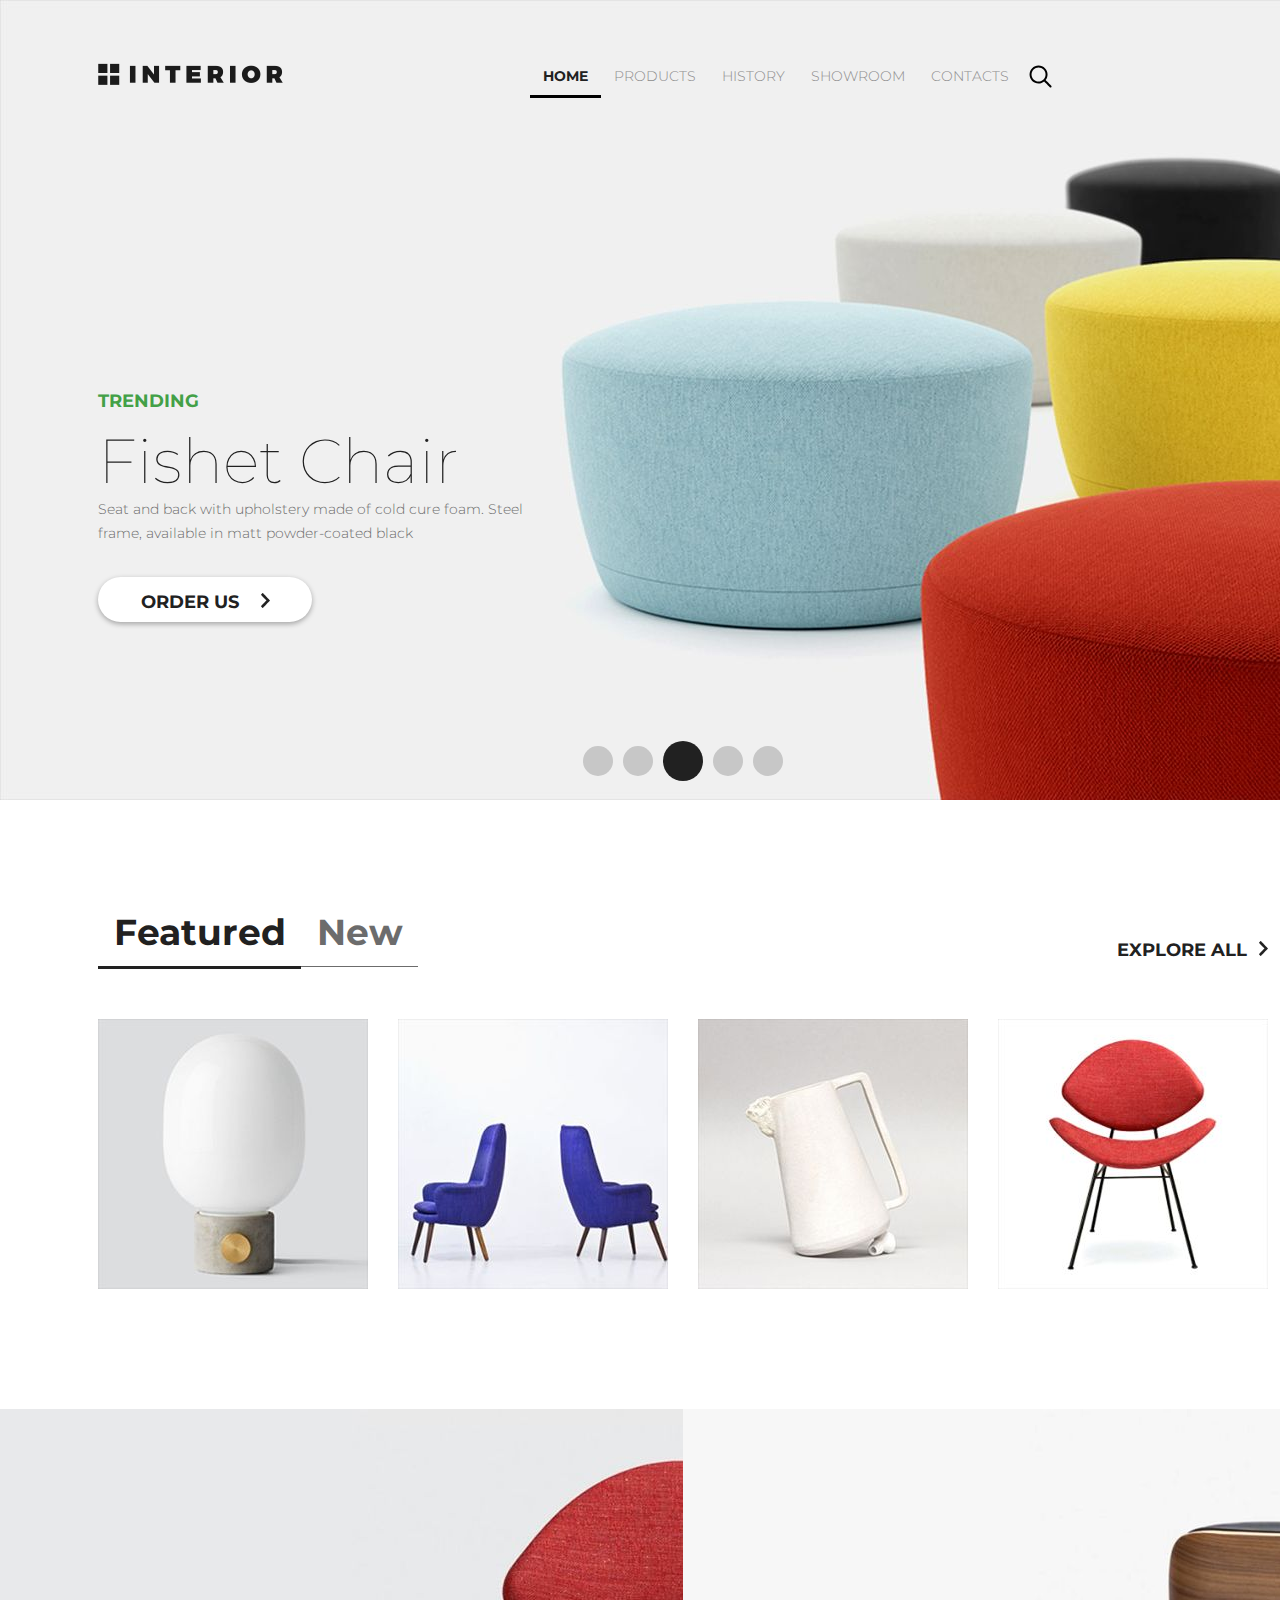
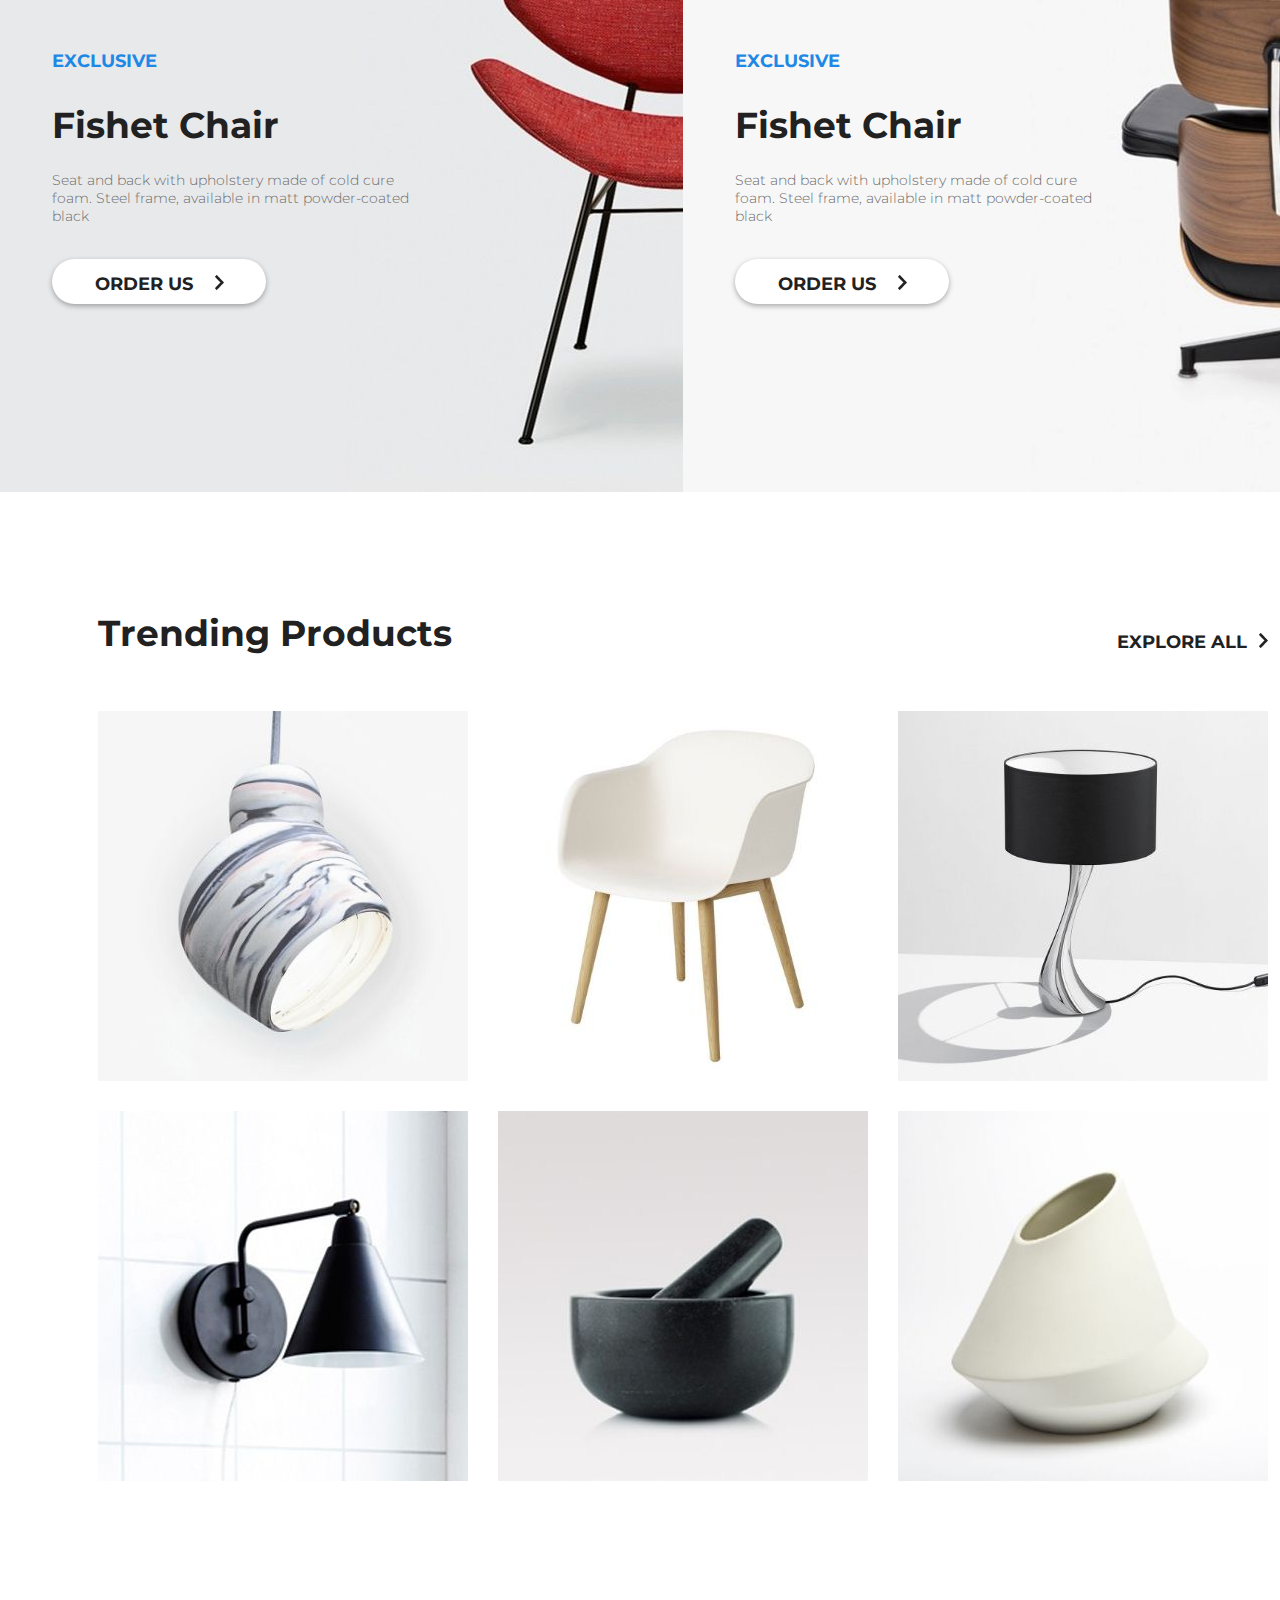
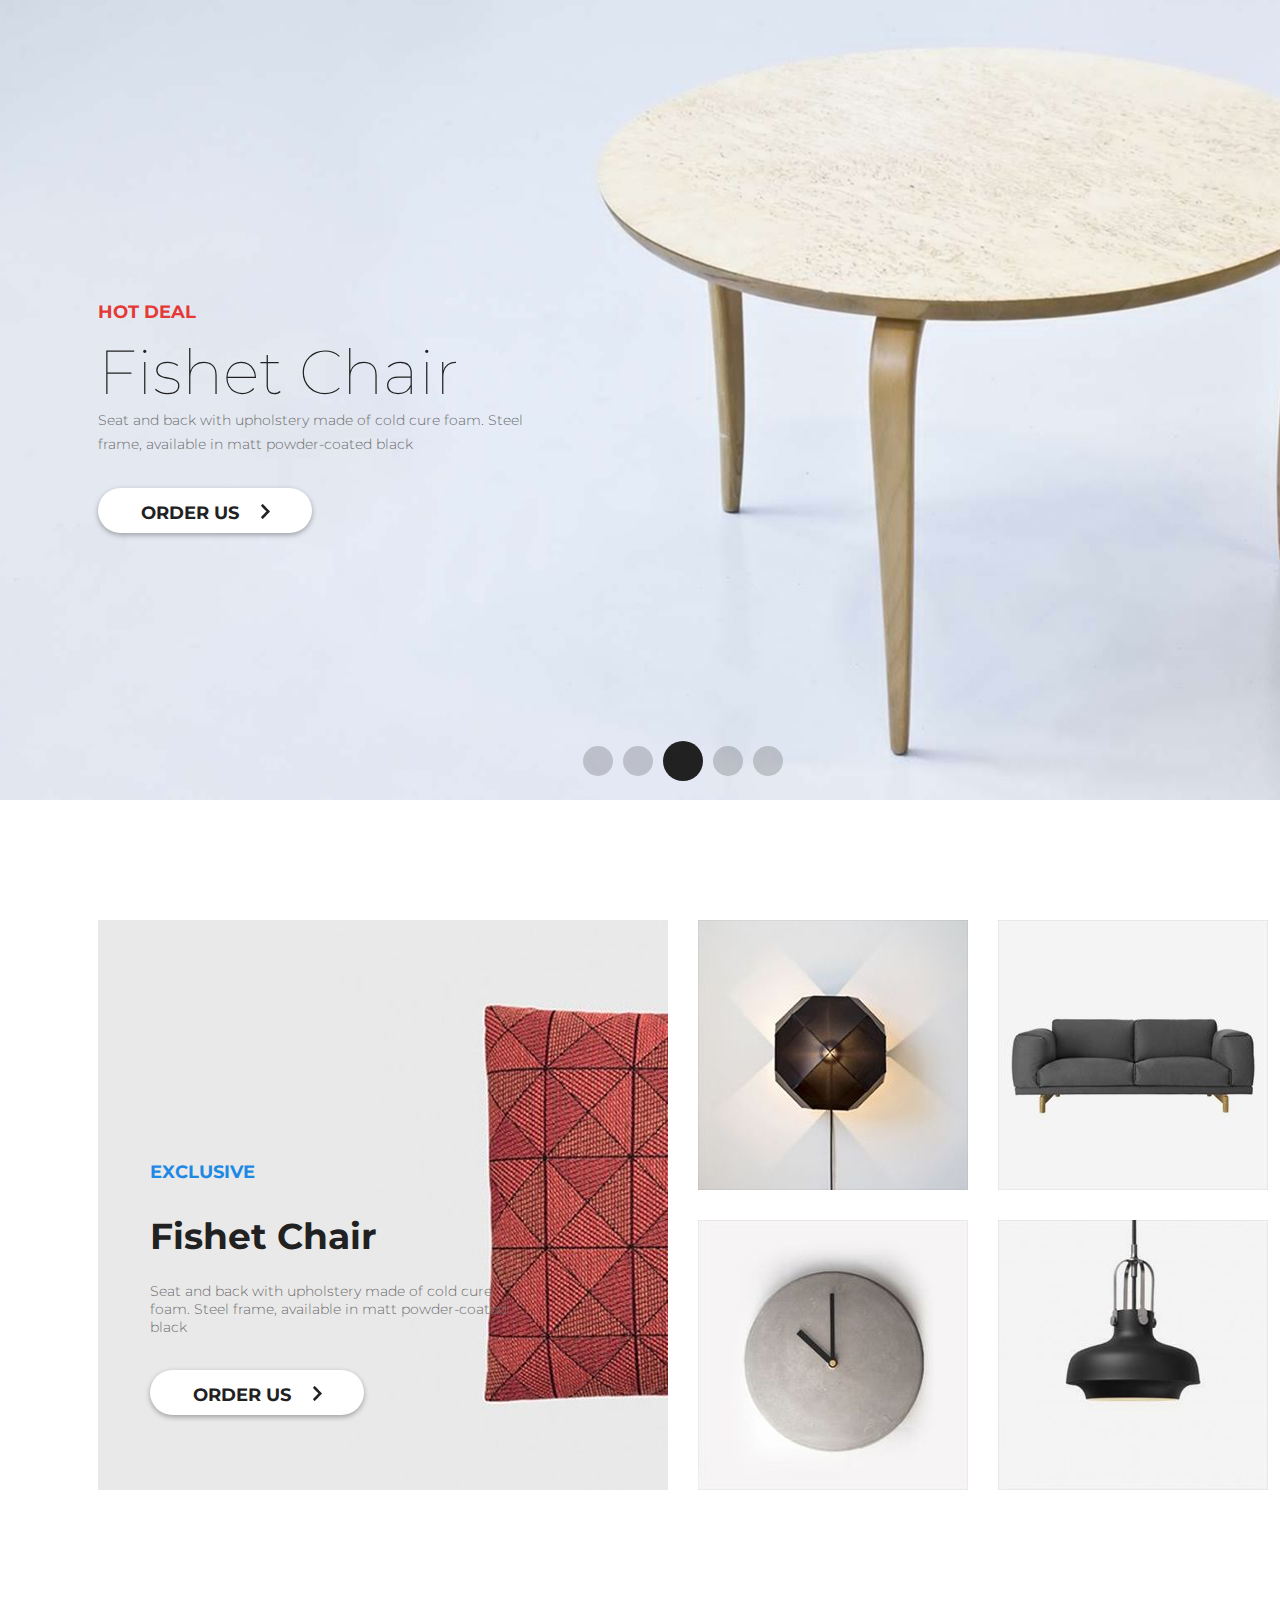
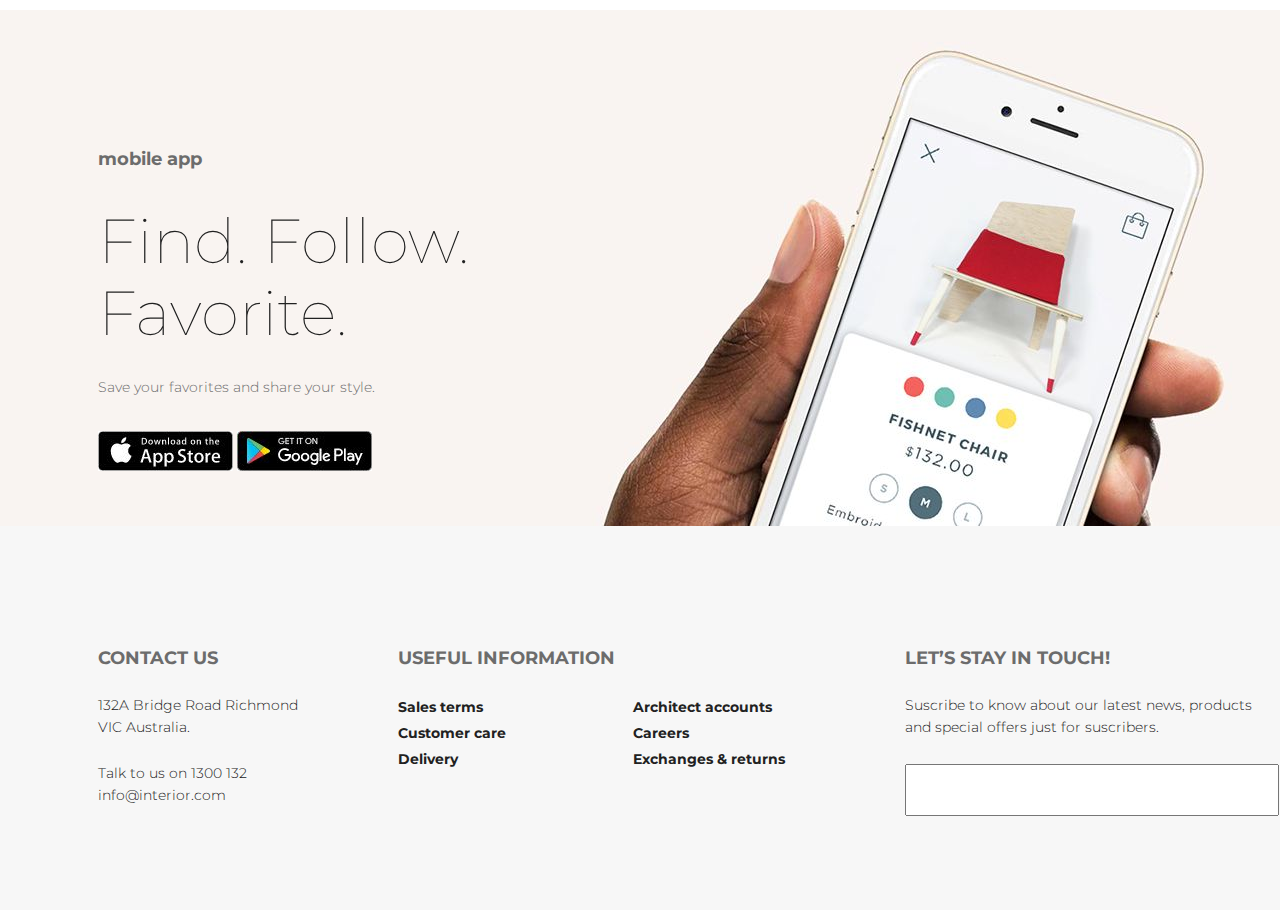
==== index.html @ 7fe04bff "continue footer" ====
<!DOCTYPE html>
<html lang="en">

<head>
    <meta charset="UTF-8">
    <title>ТвойБорд</title>
    <link rel="stylesheet" href="style.css">
    <link href="https://fonts.googleapis.com/css?family=Montserrat:100,300,400,700" rel="stylesheet">
</head>

<body>
    <div class="container">
        <div class="slider padding-site">
            <div class="header">
                <a href="#" class="logo"><img src="img/logo.png" alt="logo"></a>
                <ul class="menu">
                    <li><a href="#" class="active-link">HOME</a></li>
                    <li><a href="#">PRODUCTS</a></li>
                    <li><a href="#">HISTORY</a></li>
                    <li><a href="#">SHOWROOM</a></li>
                    <li><a href="#">CONTACTS</a></li>
                    <li><input class="search-bar" type="text" name="search"></li>
                </ul>
            </div>
            <div class="slider-text">
                <h3>TRENDING</h3>
                <h2>Fishet Chair</h2>
                <p>Seat and back with upholstery made of cold cure foam. Steel frame, available in matt powder-coated black</p>
                <a href="#" class="order-link">ORDER US<img src="img/arrow.svg" alt="arrow"> </a>
            </div>
            <div class="paggination">
                <a href="#" class="circle"></a>
                <a href="#" class="circle"></a>
                <a href="#" class="circle active-circle"></a>
                <a href="#" class="circle"></a>
                <a href="#" class="circle"></a>
            </div>
        </div>


        <div class="content padding-site">
            <ul class="sort">
                <li><a href="#" class="active-sort">Featured</a></li>
                <li><a href="#">New</a></li>
            </ul>
            <a href="#" class="explore">explore all<img src="img/arrow.svg" alt="arrow"></a>
            <div class="shop-case">
                <div class="item">
                    <img class="product-image" src="img/products/product-1.jpg" alt="product image">
                    <div class="middle">
                        <a href="#" class="order-link small-order-link"><img src="img/arrow.svg" alt="arrow"></a>
                        <h3>Fishnet Chair</h3>
                        <p>Seat and back with upholstery made of cold cure foam</p>
                    </div>
                </div>
                <div class="item">
                    <img class="product-image" src="img/products/product-2.jpg" alt="product image">
                    <div class="middle">
                        <a href="#" class="order-link small-order-link"><img src="img/arrow.svg" alt="arrow"></a>
                        <h3>Fishnet Chair</h3>
                        <p>Seat and back with upholstery made of cold cure foam</p>
                    </div>
                </div>
                <div class="item">
                    <img class="product-image" src="img/products/product-3.jpg" alt="product image">
                    <div class="middle">
                        <a href="#" class="order-link small-order-link"><img src="img/arrow.svg" alt="arrow"></a>
                        <h3>Fishnet Chair</h3>
                        <p>Seat and back with upholstery made of cold cure foam</p>
                    </div>
                </div>
                <div class="item">
                    <img class="product-image" src="img/products/product-4.jpg" alt="product image">
                    <div class="middle">
                        <a href="#" class="order-link small-order-link"><img src="img/arrow.svg" alt="arrow"></a>
                        <h3>Fishnet Chair</h3>
                        <p>Seat and back with upholstery made of cold cure foam</p>
                    </div>
                </div>
            </div>
        </div>
        <div class="promo">
            <div class="promo-product promo1">
                <h3>exclusive</h3>
                <h2>Fishet Chair</h2>
                <p>Seat and back with upholstery made of cold cure foam. Steel frame, available in matt powder-coated black</p>
                <a href="#" class="order-link">ORDER US<img src="img/arrow.svg" alt="arrow"> </a>
            </div>
            <div class="promo-product promo2">
                <h3>exclusive</h3>
                <h2>Fishet Chair</h2>
                <p>Seat and back with upholstery made of cold cure foam. Steel frame, available in matt powder-coated black</p>
                <a href="#" class="order-link">ORDER US<img src="img/arrow.svg" alt="arrow"> </a>
            </div>
        </div>
        <div class="trends padding-site">
            <div class="shop-case">
                <h2>Trending Products</h2>
                <a href="#" class="explore">explore all<img src="img/arrow.svg" alt="arrow"></a>
                <div class="item">
                    <img class="product-image" src="img/trends/trend-1.jpg" alt="product-image">
                    <div class="middle">
                        <a href="#" class="order-link small-order-link"><img src="img/arrow.svg" alt="arrow"></a>
                        <h2>Fishet Chair</h2>
                        <p>Seat and back with upholstery made of cold cure foam. Steel frame, available in matt powder-coated black</p>
                    </div>
                </div>
                <div class="item">
                    <img class="product-image" src="img/trends/trend-2.jpg" alt="product-image">
                    <div class="middle">
                        <a href="#" class="order-link small-order-link"><img src="img/arrow.svg" alt="arrow"></a>
                        <h2>Fishet Chair</h2>
                        <p>Seat and back with upholstery made of cold cure foam. Steel frame, available in matt powder-coated black</p>
                    </div>
                </div>
                <div class="item">
                    <img class="product-image" src="img/trends/trend-3.jpg" alt="product-image">
                    <div class="middle">
                        <a href="#" class="order-link small-order-link"><img src="img/arrow.svg" alt="arrow"></a>
                        <h2>Fishet Chair</h2>
                        <p>Seat and back with upholstery made of cold cure foam. Steel frame, available in matt powder-coated black</p>
                    </div>
                </div>
                <div class="item">
                    <img class="product-image" src="img/trends/trend-4.jpg" alt="product-image">
                    <div class="middle">
                        <a href="#" class="order-link small-order-link"><img src="img/arrow.svg" alt="arrow"></a>
                        <h2>Fishet Chair</h2>
                        <p>Seat and back with upholstery made of cold cure foam. Steel frame, available in matt powder-coated black</p>
                    </div>
                </div>
                <div class="item">
                    <img class="product-image" src="img/trends/trend-5.jpg" alt="product-image">
                    <div class="middle">
                        <a href="#" class="order-link small-order-link"><img src="img/arrow.svg" alt="arrow"></a>
                        <h2>Fishet Chair</h2>
                        <p>Seat and back with upholstery made of cold cure foam. Steel frame, available in matt powder-coated black</p>
                    </div>
                </div>
                <div class="item">
                    <img class="product-image" src="img/trends/trend-6.jpg" alt="product-image">
                    <div class="middle">
                        <a href="" class="order-link small-order-link"><img src="img/arrow.svg" alt="arrow"></a>
                        <h2>Fishet Chair</h2>
                        <p>Seat and back with upholstery made of cold cure foam. Steel frame, available in matt powder-coated black</p>
                    </div>
                </div>
            </div>
        </div>
        <div class="slider slider2 padding-site">
            <div class="slider-text">
                <h3>HOT DEAL</h3>
                <h2>Fishet Chair</h2>
                <p>Seat and back with upholstery made of cold cure foam. Steel frame, available in matt powder-coated black</p>
                <a href="#" class="order-link">ORDER US<img src="img/arrow.svg" alt="arrow"> </a>
            </div>
            <div class="paggination">
                <a href="#" class="circle"></a>
                <a href="#" class="circle"></a>
                <a href="#" class="circle active-circle"></a>
                <a href="#" class="circle"></a>
                <a href="#" class="circle"></a>
            </div>
        </div>
        <div class="exclusive padding-site">
            <div class="promo-product">
                <h3>exclusive</h3>
                <h2>Fishet Chair</h2>
                <p>Seat and back with upholstery made of cold cure foam. Steel frame, available in matt powder-coated black</p>
                <a href="#" class="order-link">ORDER US<img src="img/arrow.svg" alt="arrow"> </a>
            </div>
            <div class="shop-case">
                <div class="item"><img src="img/exclusive/exclusive-1.jpg" alt="product-image" class="product-image">
                    <div class="middle">
                        <a href="#" class="order-link small-order-link"><img src="img/arrow.svg" alt="arrow"></a>
                        <h3>Fishnet Chair</h3>
                        <p>Seat and back with upholstery made of cold cure foam</p>
                    </div>
                </div>
                <div class="item"><img src="img/exclusive/exclusive-2.jpg" alt="product-image" class="product-image">
                    <div class="middle">
                        <a href="#" class="order-link small-order-link"><img src="img/arrow.svg" alt="arrow"></a>
                        <h3>Fishnet Chair</h3>
                        <p>Seat and back with upholstery made of cold cure foam</p>
                    </div>
                </div>
                <div class="item"><img src="img/exclusive/exclusive-3.jpg" alt="product-image" class="product-image">
                    <div class="middle">
                        <a href="#" class="order-link small-order-link"><img src="img/arrow.svg" alt="arrow"></a>
                        <h3>Fishnet Chair</h3>
                        <p>Seat and back with upholstery made of cold cure foam</p>
                    </div>
                </div>
                <div class="item"><img src="img/exclusive/exclusive-4.jpg" alt="product-image" class="product-image">
                    <div class="middle">
                        <a href="#" class="order-link small-order-link"><img src="img/arrow.svg" alt="arrow"></a>
                        <h3>Fishnet Chair</h3>
                        <p>Seat and back with upholstery made of cold cure foam</p>
                    </div>
                </div>
            </div>

        </div>
        <div class="app padding-site">
            <div class="slider-text">
                <h3>mobile app</h3>
                <h2>Find. Follow. Favorite.</h2>
                <p>Save your favorites and share your style.</p>
                <a href="#"><img src="img/app-store.jpg" alt="app-store-link"></a>
                <a href="#"><img src="img/google-play.jpg" alt="google-store-link"></a>
            </div>
        </div>
        <div class="footer padding-site">
            <div class="contact">
                <h3>Contact Us</h3>
                <p>132A Bridge Road Richmond VIC Australia.</p>
                <p>Talk to us on 1300 132 info@interior.com</p>
            </div>
            <div class="useful-info">
                <h3>Useful Information</h3>
                <div class="block">
                    <div class="block-1">
                        
                        <a href="#">Sales terms</a>
                        <a href="#">Customer care</a>
                        <a href="#">Delivery</a>
                    </div>
                    <div class="block-2">
                        <a href="#">Architect accounts</a>
                        <a href="#">Careers</a>
                        <a href="#">Exchanges &amp; returns</a>
                    </div>
                </div>


            </div>
            <div class="subs">
                <h3>Let’s Stay in Touch!</h3>
                <p>Suscribe to know about our latest news, products and special offers just for suscribers.</p>
                <input type="email">
            </div>
          </div>
    </div>
</body>

</html>
---- style.css ----
* {
    margin: 0;
    padding: 0;

}

body {
    font-family: 'Montserrat', sans-serif;
    background-color: white;
}

a {
    text-decoration: none;
}

.container {
    width: 1366px;
    margin: 0 auto;
}

.slider {
    position: relative;
    height: 800px;
    background-image: url(img/slider.jpg)
}

.padding-site {
    padding-left: 98px;
    padding-right: 98px;
}

.header {
    display: flex;
    justify-content: space-between
}

.logo {
    margin-top: 63px;
}

.menu {
    display: flex;
    margin-top: 57px;
    position: absolute;
    left: 530px;

}

.menu li {
    list-style-type: none;
}

.menu a {
    color: #8c8c8c;
    font-size: 14px;
    font-weight: 300;
    display: block;
    padding: 10px 13px;
    transition: all 0.2s;
}

.menu a:hover {
    color: #8c8c8c;
    border-bottom: 3px solid #8c8c8c;

}

.menu .active-link {
    color: #212121 !important;
    font-weight: 700;
    border-bottom: 3px solid black !important;
}

.menu .search-bar {
    background-image: url('img/search.svg');
    width: 25px;
    height: 38px;
    border: 2px solid transparent;
    background-color: #f0f0f0;
    background-position: 5px 6px;
    background-repeat: no-repeat;
    transition: 0.5s;
    padding-left: 35px;
    outline: none;
}

.menu .search-bar:hover,
.search-bar:focus {
    width: 100%;
    border: 2px solid #ccc;
    border-radius: 4px;
}

.slider-text {
    margin-top: 288px;
    position: absolute;
}

.slider-text h3 {
    color: #43a047;
    font-size: 18px;
    font-weight: 700;
    line-height: 48px;
    text-align: left;
}

.slider-text h2 {
    color: #212121;
    font-size: 62px;
    font-weight: 100;
    line-height: 72px;
    text-align: left;
}

.slider-text p {
    width: 458px;
    font-family: Montserrat;
    color: #6c6c6c;
    font-size: 14px;
    font-weight: 300;
    line-height: 24px;
    text-align: left;
    margin-bottom: 32px;
}

.order-link {
    font-family: Montserrat;
    color: #212121;
    font-size: 18px;
    font-weight: 700;
    text-align: center;
    background-color: #ffffff;
    box-shadow: 0px 2px 4.85px 0.15px rgba(33, 33, 33, 0.35);
    width: 181px;
    height: 45px;
    line-height: 45px;
    display: block;
    border-radius: 22.5px;
    transition: 0.5s;
    padding-left: 16.5px;
    padding-right: 16.5px;
}

.order-link img {
    width: 9px;
    padding-left: 22px;
    padding-top: 16px;
}

.order-link:hover {
    background-color: #85aeb8;
    color: aliceblue;

}

.paggination {
    position: absolute;
    display: flex;
    justify-content: center;
    width: 1170px;
    bottom: 19px;
    align-items: center;
}

.circle {
    display: block;
    background-color: rgba(33, 33, 33, 0.2);
    width: 30px;
    height: 30px;
    border-radius: 50%;
    margin-left: 5px;
    margin-right: 5px;
    transition: 0.5s;
}

.circle:hover {
    background-color: #212121;

}

.active-circle {
    background-color: #212121;
    width: 40px;
    height: 40px;
}


.content {
    height: 609px;
    position: relative;
}


.sort {
    display: flex;
    position: absolute;
    top: 99px;
}

.sort li {
    list-style-type: none;
}

.sort a {
    color: #6c6c6c;
    font-size: 36px;
    font-weight: 700;
    text-align: left;
    padding: 21px 15.5px;
    border-bottom: 1px solid #6c6c6c;
    display: block;
    line-height: 25px;

}

.sort .active-sort {
    color: #212121 !important;
    font-size: 36px;
    font-weight: 700;
    border-bottom: 3px solid #212121 !important;
    text-align: left;
}

.sort a:hover {
    border-bottom: 3px solid #6c6c6c;
    transition: all 0.2s;
}

.explore {
    display: block;
    color: #212121;
    font-size: 18px;
    font-weight: 700;
    line-height: 24px;
    text-align: center;
    text-transform: uppercase;
    position: absolute;
    top: 138px;
    right: 98px;
}

.explore img {
    width: 9px;
    padding-left: 12px;
}

.shop-case {
    display: flex;
    justify-content: space-between;
    flex-wrap: wrap;
}

.shop-case img {
    transition: all 0.5s;
    opacity: 1;
    backface-visibility: hidden;
}

.item {
    width: 270px;
    height: 270px;
    top: 219px;
    transition: all 0.5s;
    display: flex;
    position: relative;
    margin-bottom: 30px;
}

.item:hover {
    box-shadow: 0 4px 8px 0 rgba(0, 0, 0, 0.2), 0 6px 20px 0 rgba(0, 0, 0, 0.19);
}

.item:hover .product-image {
    opacity: 0.3;
}

.item:hover .middle {
    opacity: 1;
}


.middle {
    transition: all 0.5s;
    opacity: 0;
    text-align: center;
    display: flex;
    position: absolute;
    width: 100%;
    height: 100%;
    display: flex;
    transition: all 0.5s;
}

.middle img {
    width: 12px;
    height: 20px;
    padding: 14px 18px;

}



.middle h3 {
    color: #212121;
    font-size: 21.91px;
    font-weight: 700;
    padding-left: 58px;
    padding-right: 58px;
    top: 129px;
    display: block;
    position: absolute;
}

.middle p {
    color: #6c6c6c;
    font-size: 13.94px;
    font-weight: 300;
    padding-left: 30px;
    padding-right: 30px;
    top: 169px;
    display: block;
    position: absolute;
}

.small-order-link {
    width: 48px;
    height: 48px;
    line-height: 48px;
    margin-left: 111px;
    margin-top: 62px;
    padding: 0;
    opacity: 1;
}

.promo {
    display: flex;
    height: 683px;
}

.promo1 {
    background-image: url(img/promo/promo-1.jpg);
}

.promo2 {
    background-image: url(img/promo/promo-2.jpg);
}

.promo-product {
    padding-left: 52px;
    padding-right: 52px;
    width: 683px;
    padding-top: 228px;

}

.promo-product h3 {
    padding-bottom: 18px;
    color: #1e88e5;
    color: #1e88e5;
    font-size: 18px;
    font-weight: 700;
    line-height: 48px;
    text-transform: uppercase;
    text-align: left;
}

.promo-product h2 {
    padding-bottom: 24px;
    color: #212121;
    font-size: 36px;
    font-weight: 700;
    text-align: left;
}

.promo-product p {
    padding-bottom: 34px;
    color: #6c6c6c;
    font-size: 13.99px;
    font-weight: 300;
    text-align: left;
    width: 374px;
}

.trends {
    height: 1108px;
    position: relative;


}

.trends .small-order-link {
    margin-left: 161px;
    margin-top: 85px;
}

.trends h2 {
    color: #212121;
    font-size: 36px;
    font-weight: 700;
    text-align: left;
    height: 35px;
    position: absolute;
    top: 119px;
    padding-bottom: 64px;
}

.trends .item {
    width: 370px;
    height: 370px;
}


.trends .item h2 {
    top: 170px;
    padding-left: 71px;
    padding-right: 71px;
}

.trends .item p {
    top: 250px;
}


.slider2 {
    background-image: url(img/slider-2.jpg)
}

.slider2 h3 {
    font-family: Montserrat;
    color: #e53935;
    font-size: 18px;
    font-weight: 700;
    line-height: 48px;
    text-align: left;
}

.exclusive {
    height: 810px;
    position: relative;
    display: flex;
}


.exclusive .promo-product {
    background-image: url(img/promo/promo-3.jpg);
    background-repeat: no-repeat;
    width: 570px;
    height: 570px;
    position: absolute;
    top: 120px;
}

.exclusive .shop-case {
    width: 570px;
    height: 570px;
    position: relative;
    top: 120px;
    left: 600px;


}

.exclusive .item {
    display: flex;
    top: 0;
}


.app {
    height: 516px;
    position: relative;
    background-image: url(img/back.jpg)
}

.app .slider-text {
    margin-top: 125px;
}

.app h3 {
    color: #6c6c6c;
    font-size: 18px;
    font-weight: 700;
    text-align: left;
    margin-bottom: 22px;
}

.app h2 {
    width: 407px;
    margin-bottom: 26px;
}

.app p {
    font-size: 14px;
}

.app a:hover img {
    box-shadow: 0 4px 8px 0 rgba(0, 0, 0, 0.2), 0 6px 20px 0 rgba(0, 0, 0, 0.19);
}

.footer {
    height: 264px;
    position: relative;
    background-color: #f7f7f7;
    display: flex;
    padding-top: 120px;
}

.footer h3 {
    padding-bottom: 24px;
    color: #6c6c6c;
    font-size: 18px;
    font-weight: 700;
    line-height: 24px;
    text-align: left;
    text-transform: uppercase;
}

.footer p {
    color: #212121;
    font-size: 14px;
    font-weight: 300;
    line-height: 22px;
    text-align: left;
}

.contact {
    width: 220px;
    margin-right: 80px;
}

.contact p {
    padding-bottom: 24px;

}

.useful-info {
    width: 420px;
    margin-right: 87px;

}

.useful-info a {
    color: #212121;
    font-size: 14px;
    font-weight: 700;
    line-height: 26px;
    text-align: left;
}

.useful-info .block {
    display: flex;
    
}

.block-1 a {
    margin-right: 103px;
    display: block;
    width: 132px;
}

.block-2 a {
    display: block;
    width: 187px;
    
}

.subs {
    width: 358px;
}

.subs p {
    margin-bottom: 26px;
}

.subs input {
    width: 370px;
    height: 48px;
}
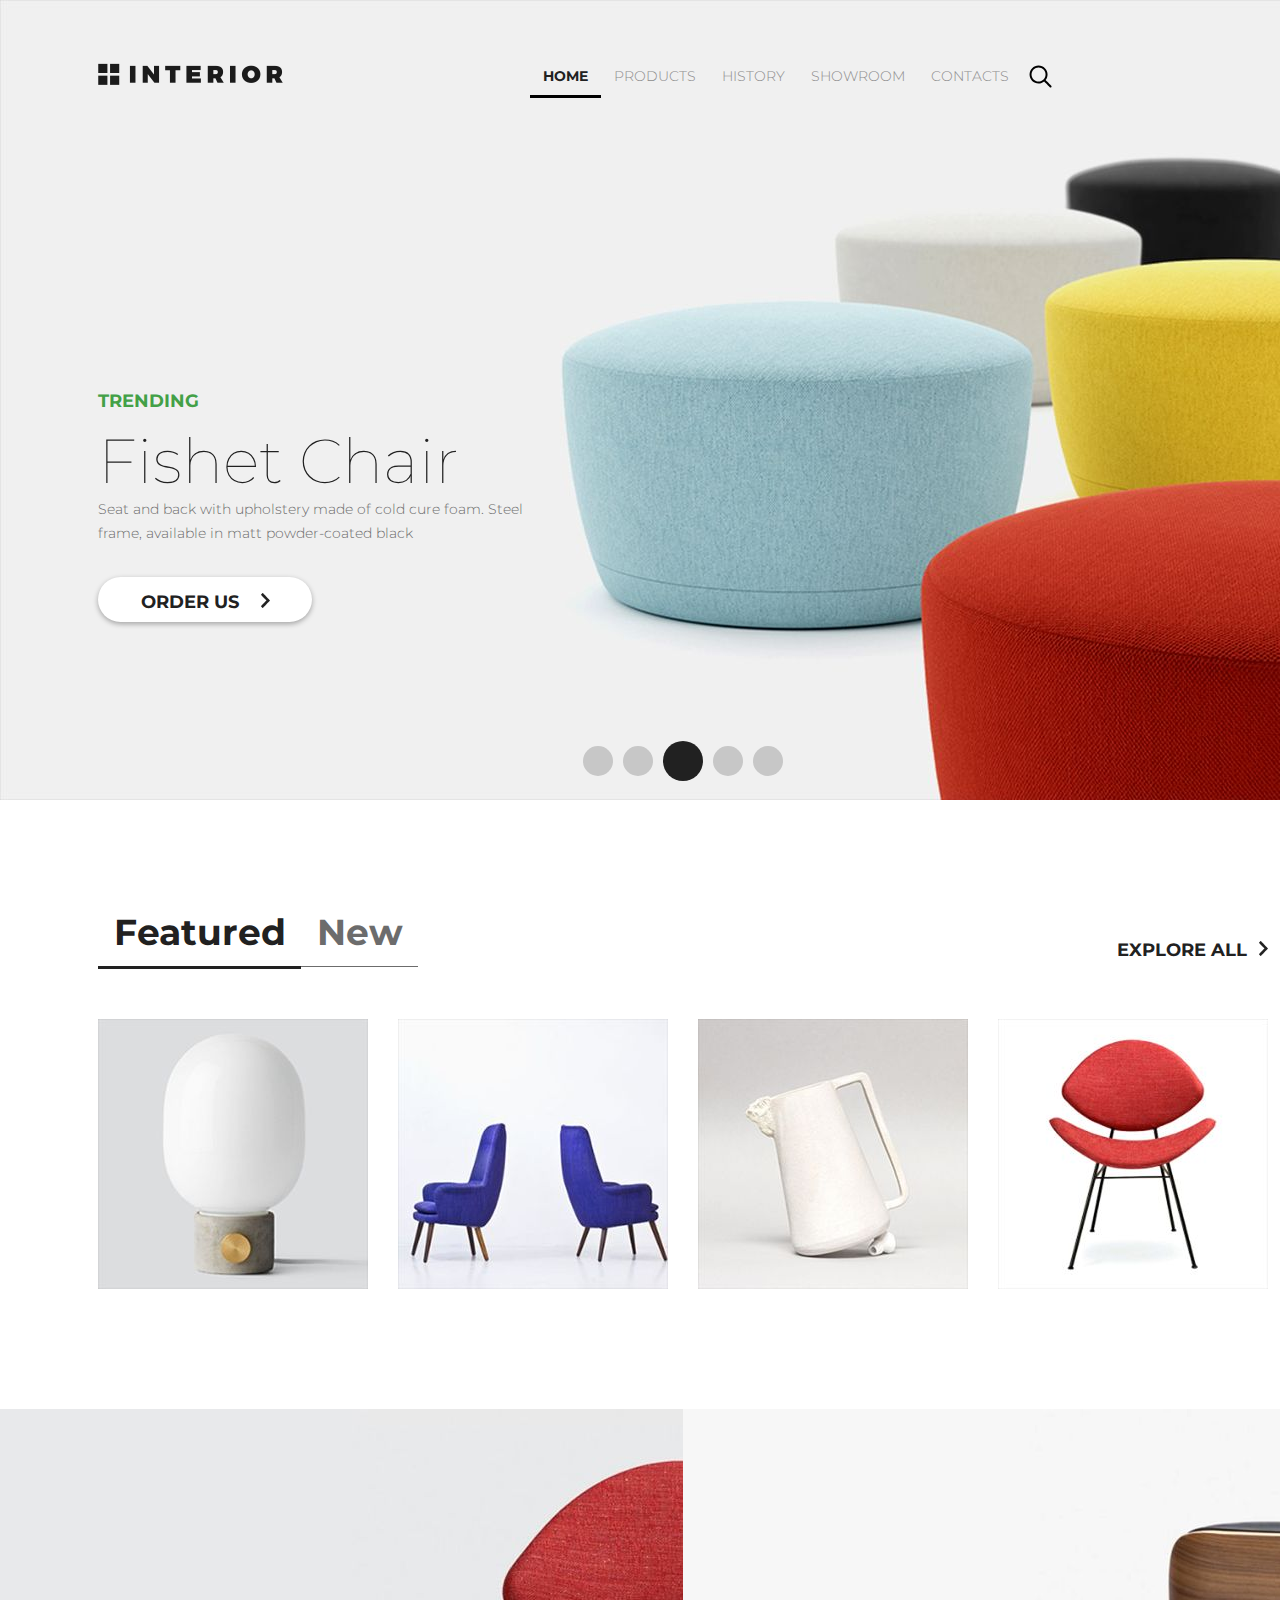
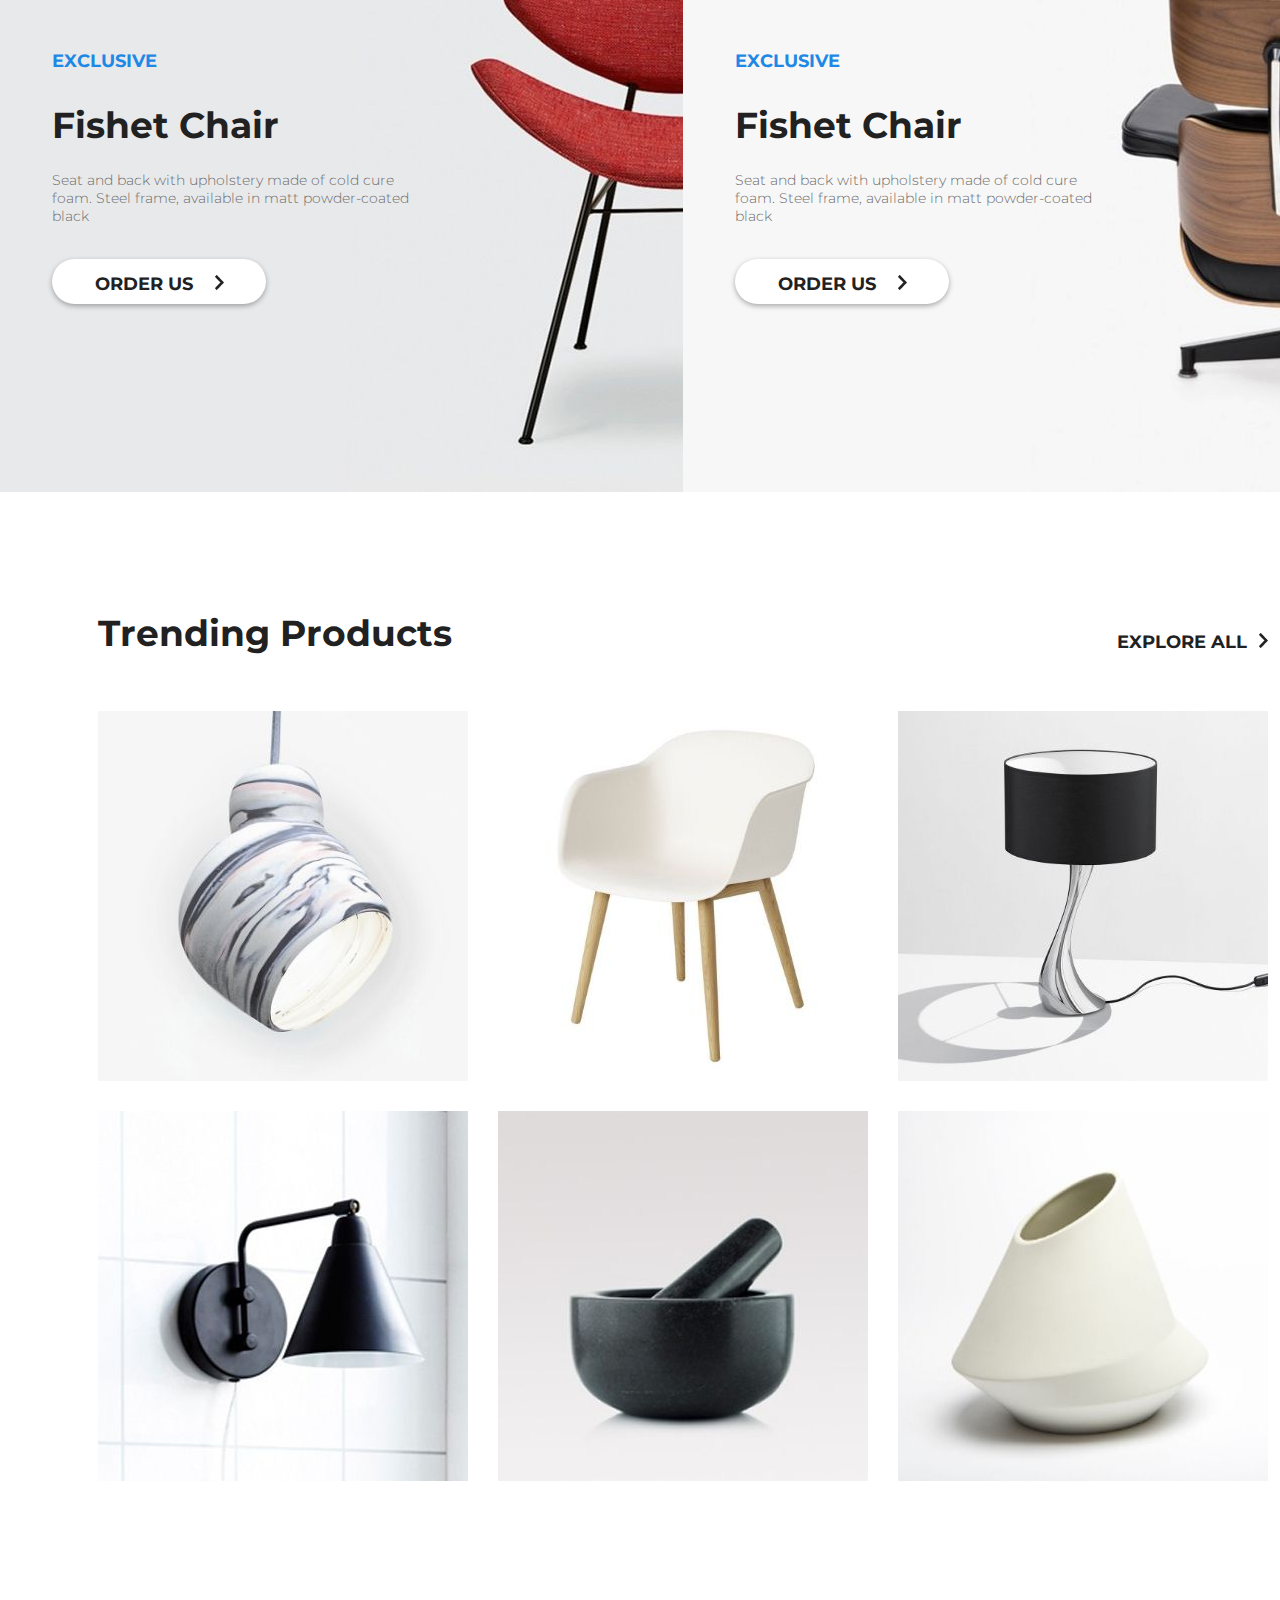
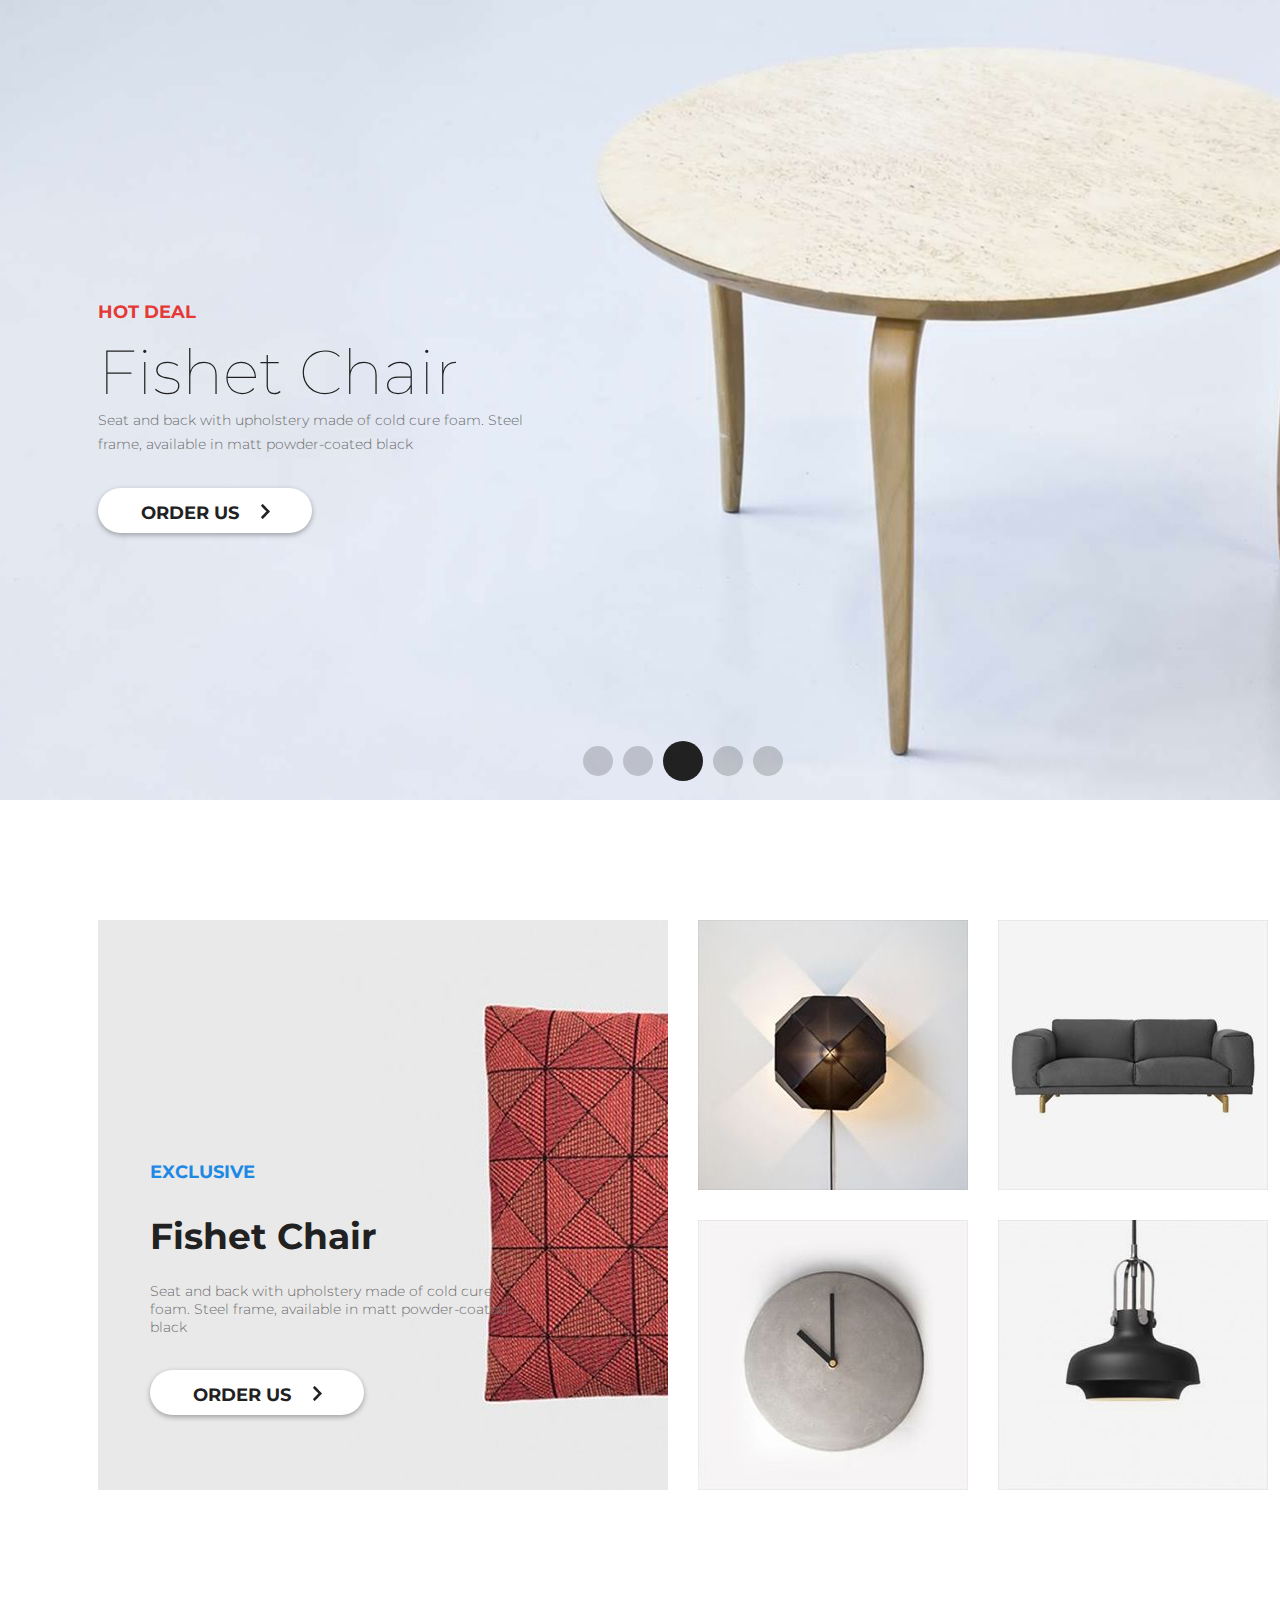
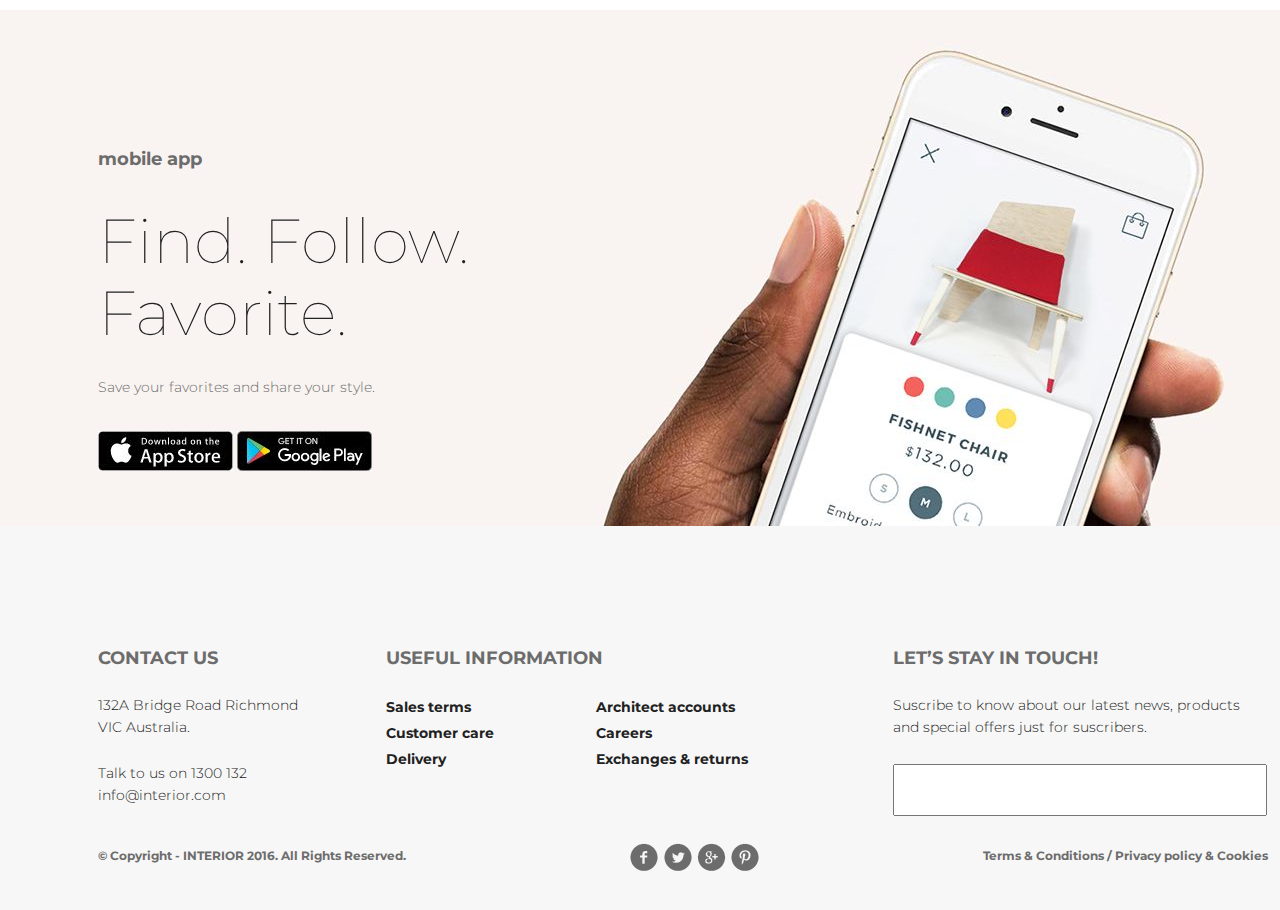
==== commit 95d655c7: "end footer" ====
--- a/index.html
+++ b/index.html
@@ -231,14 +231,23 @@
                         <a href="#">Exchanges &amp; returns</a>
                     </div>
                 </div>
-
-
             </div>
             <div class="subs">
                 <h3>Let’s Stay in Touch!</h3>
                 <p>Suscribe to know about our latest news, products and special offers just for suscribers.</p>
                 <input type="email">
             </div>
+            <div class="copyrights">
+               <h4>© Copyright - INTERIOR 2016. All Rights Reserved.</h4>
+               <div class="social-links">
+                   <a href="#"></a>
+                   <a href="#"></a>
+                   <a href="#"></a>
+                   <a href="#"></a>
+               </div>
+               <h4>Terms &amp; Conditions  /  Privacy policy &amp; Cookies</h4>
+                
+            </div>
           </div>
     </div>
 </body>
--- a/style.css
+++ b/style.css
@@ -524,8 +524,8 @@
 }
 
 .contact {
-    width: 220px;
-    margin-right: 80px;
+    width: 221px;
+    margin-right: 67px;
 }
 
 .contact p {
@@ -549,11 +549,11 @@
 
 .useful-info .block {
     display: flex;
-    
+
 }
 
 .block-1 a {
-    margin-right: 103px;
+    margin-right: 78px;
     display: block;
     width: 132px;
 }
@@ -561,7 +561,7 @@
 .block-2 a {
     display: block;
     width: 187px;
-    
+
 }
 
 .subs {
@@ -576,3 +576,38 @@
     width: 370px;
     height: 48px;
 }
+
+.copyrights {
+    position: absolute;
+    bottom: 39px;
+    display: flex;
+    justify-content: space-between;
+    width: 1170px;
+    
+}
+
+.copyrights h4 {
+
+    color: #6c6c6c;
+    font-size: 12px;
+    font-weight: 700;
+    line-height: 26px;
+    text-align: right;
+    display: block;
+}
+
+.copyrights .social-links {
+    background-image: url(img/social-links.png);
+    width: 129px;
+    height: 28px;
+    display: flex;
+    
+}
+
+.copyrights a {
+    
+    width: 28px;
+    height: 28px;
+    margin-left: 2px;
+    margin-right: 2px;
+}
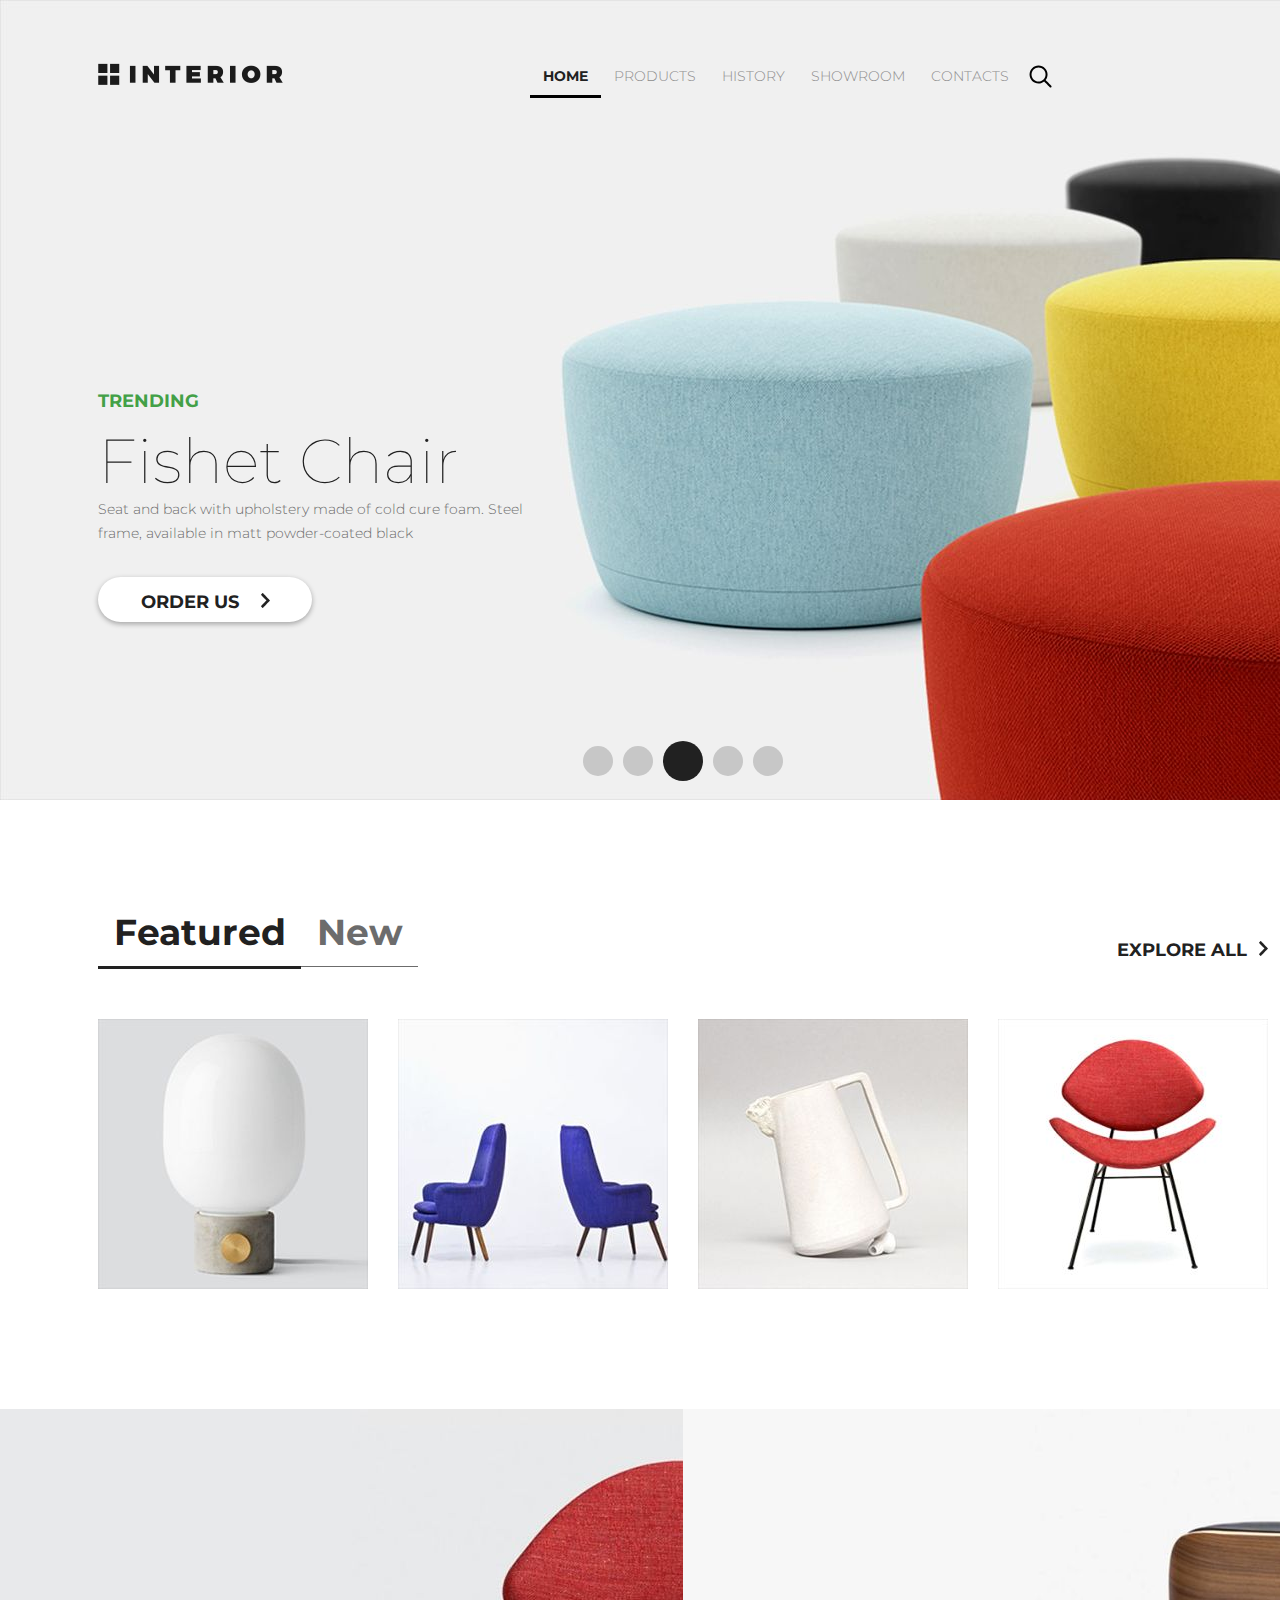
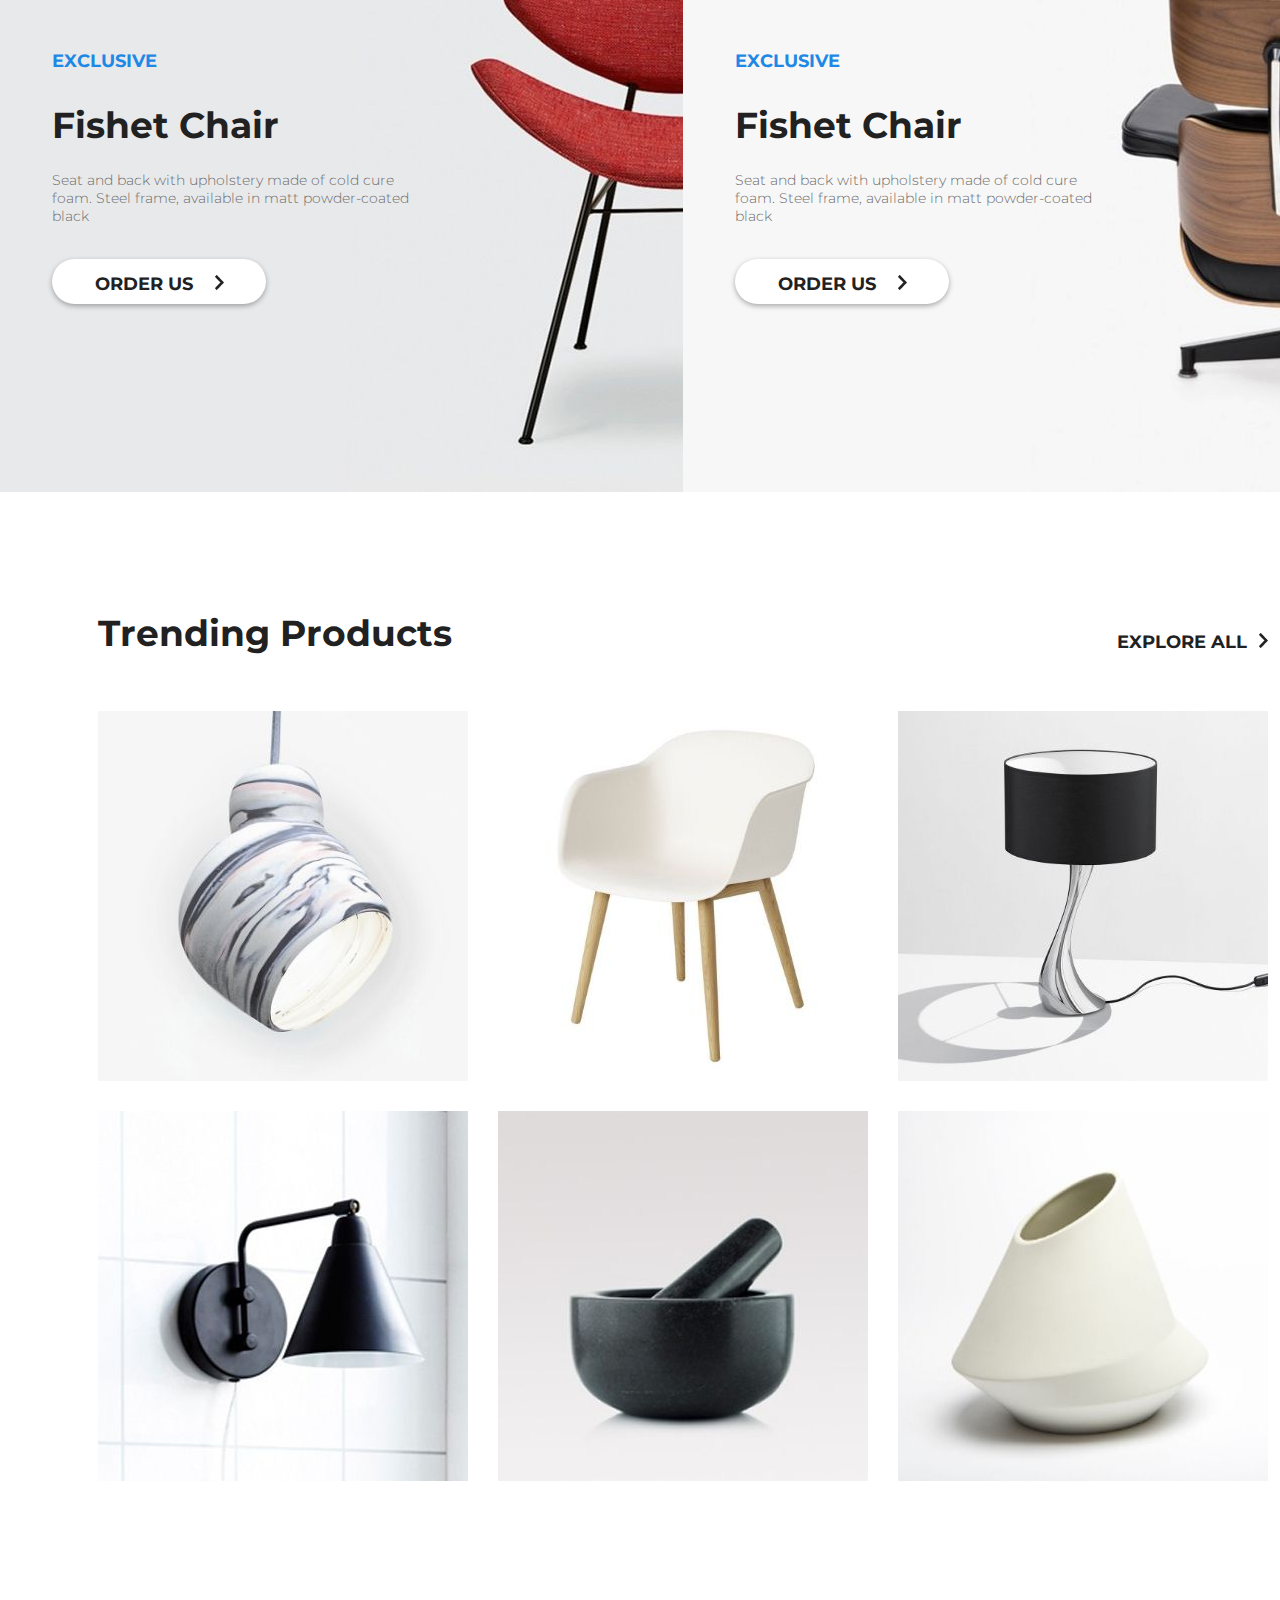
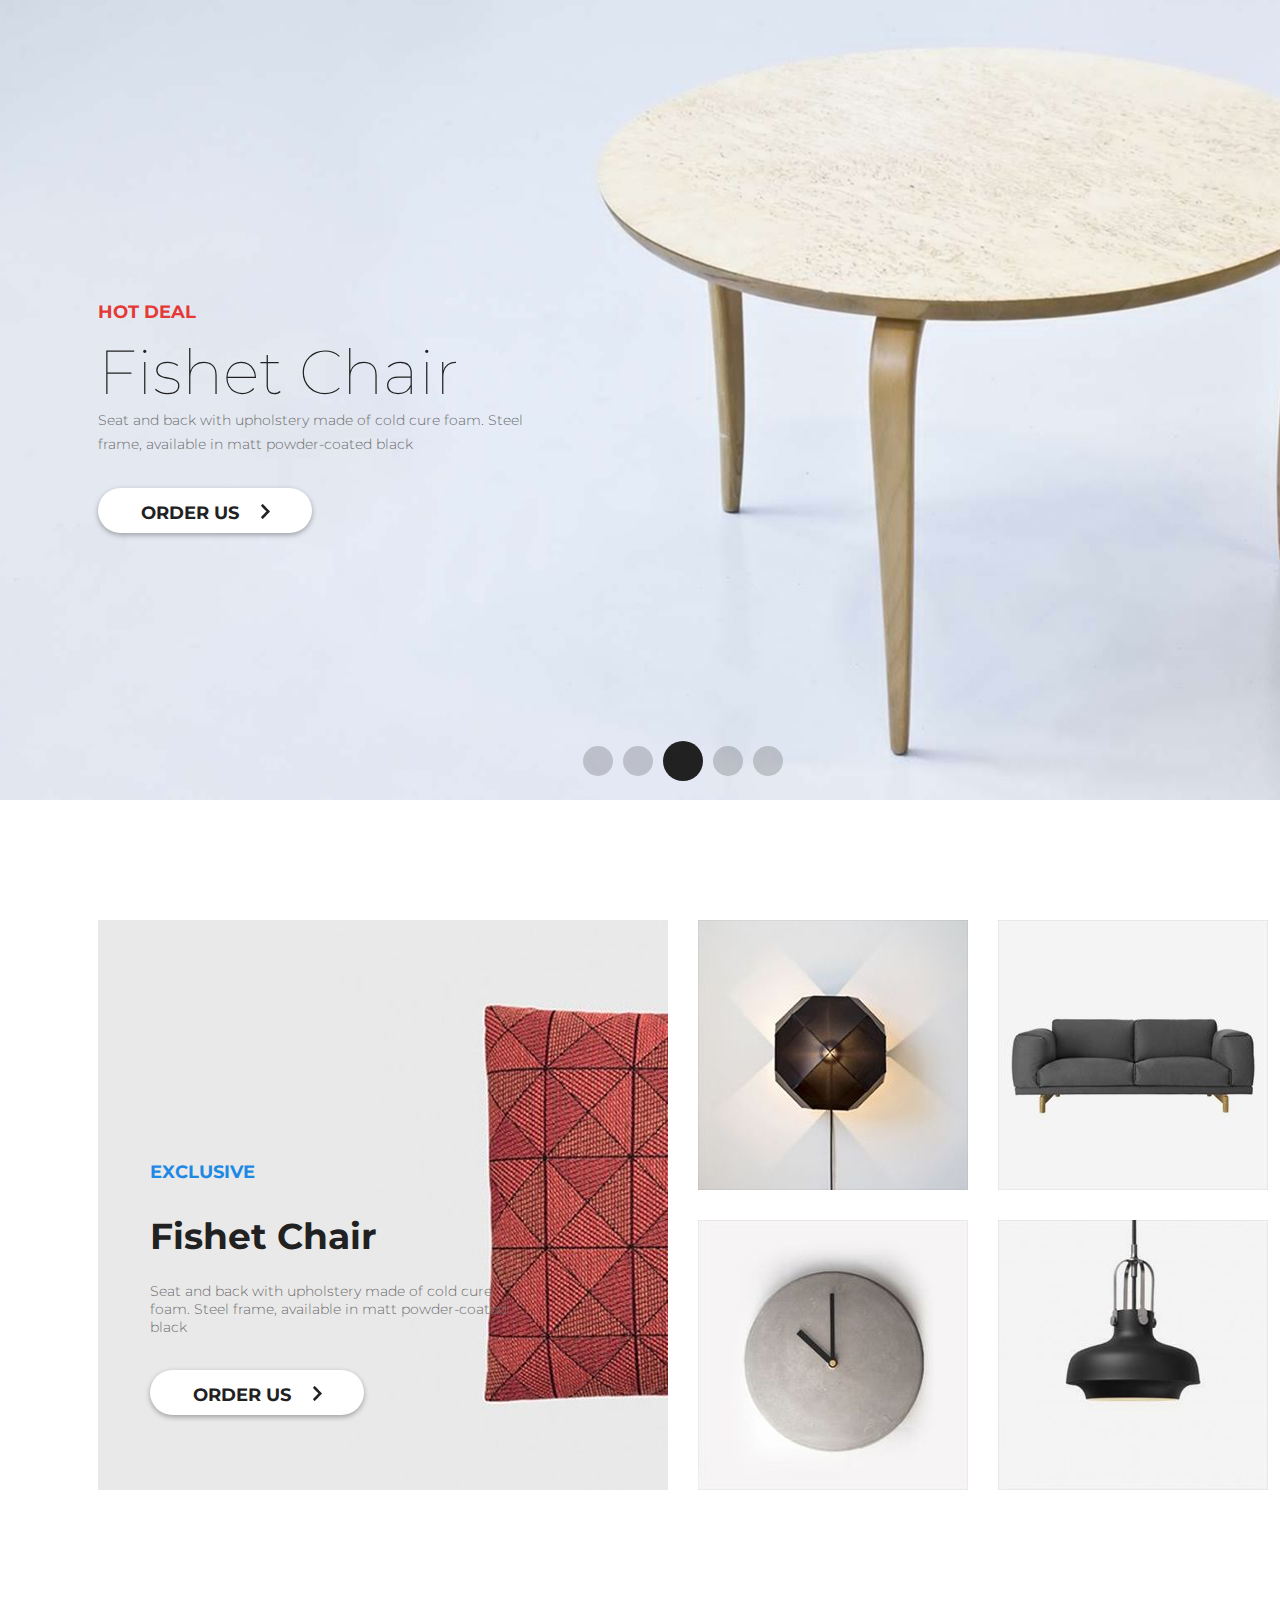
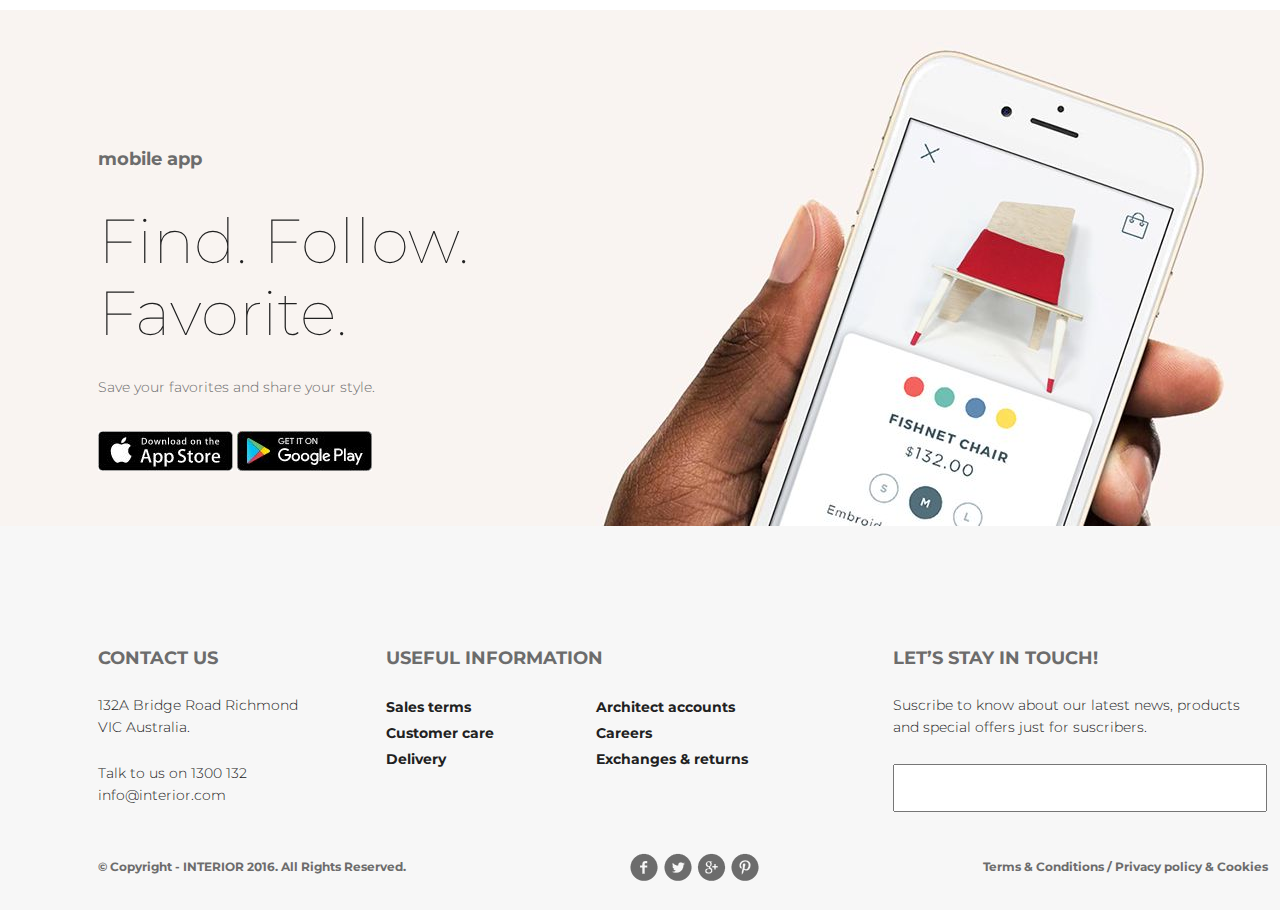
==== commit 63dd42a2: "fix" ====
--- a/index.html
+++ b/index.html
@@ -220,7 +220,6 @@
                 <h3>Useful Information</h3>
                 <div class="block">
                     <div class="block-1">
-                        
                         <a href="#">Sales terms</a>
                         <a href="#">Customer care</a>
                         <a href="#">Delivery</a>
@@ -238,17 +237,16 @@
                 <input type="email">
             </div>
             <div class="copyrights">
-               <h4>© Copyright - INTERIOR 2016. All Rights Reserved.</h4>
-               <div class="social-links">
-                   <a href="#"></a>
-                   <a href="#"></a>
-                   <a href="#"></a>
-                   <a href="#"></a>
-               </div>
-               <h4>Terms &amp; Conditions  /  Privacy policy &amp; Cookies</h4>
-                
-            </div>
-          </div>
+                <h4>© Copyright - INTERIOR 2016. All Rights Reserved.</h4>
+                <div class="social-links">
+                    <a href="#"></a>
+                    <a href="#"></a>
+                    <a href="#"></a>
+                    <a href="#"></a>
+                </div>
+                <h4>Terms &amp; Conditions / Privacy policy &amp; Cookies</h4>
+            </div>
+        </div>
     </div>
 </body>
 
--- a/style.css
+++ b/style.css
@@ -573,17 +573,25 @@
 }
 
 .subs input {
-    width: 370px;
-    height: 48px;
+    width: 332px;
+    height: 14px;
+    padding: 15px 19px;
+
+    color: #6c6c6c;
+    font-size: 14px;
+    font-weight: 300;
+    text-align: left;
+
 }
 
 .copyrights {
     position: absolute;
-    bottom: 39px;
+    bottom: 29px;
     display: flex;
     justify-content: space-between;
     width: 1170px;
-    
+    align-items: center;
+
 }
 
 .copyrights h4 {
@@ -601,13 +609,12 @@
     width: 129px;
     height: 28px;
     display: flex;
-    
+    justify-content: space-between;
+
 }
 
 .copyrights a {
-    
+
     width: 28px;
     height: 28px;
-    margin-left: 2px;
-    margin-right: 2px;
-}
+}
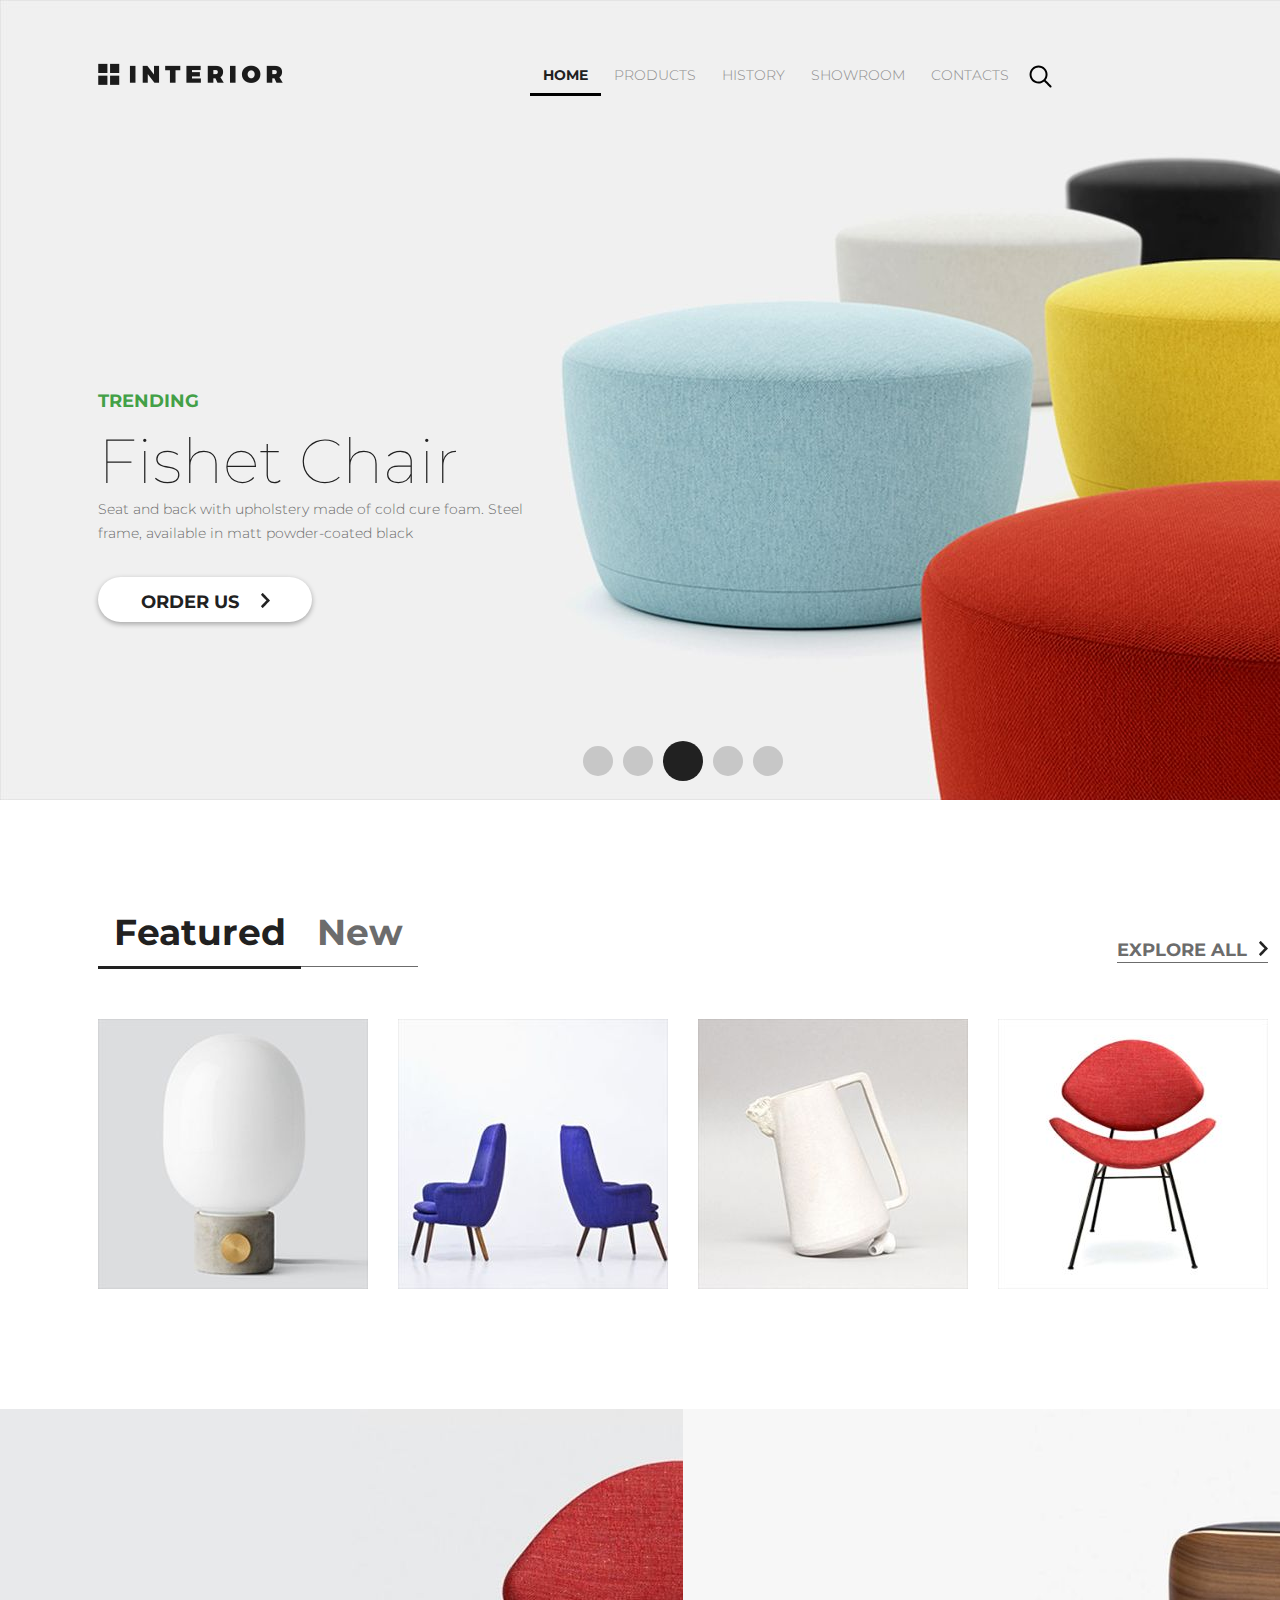
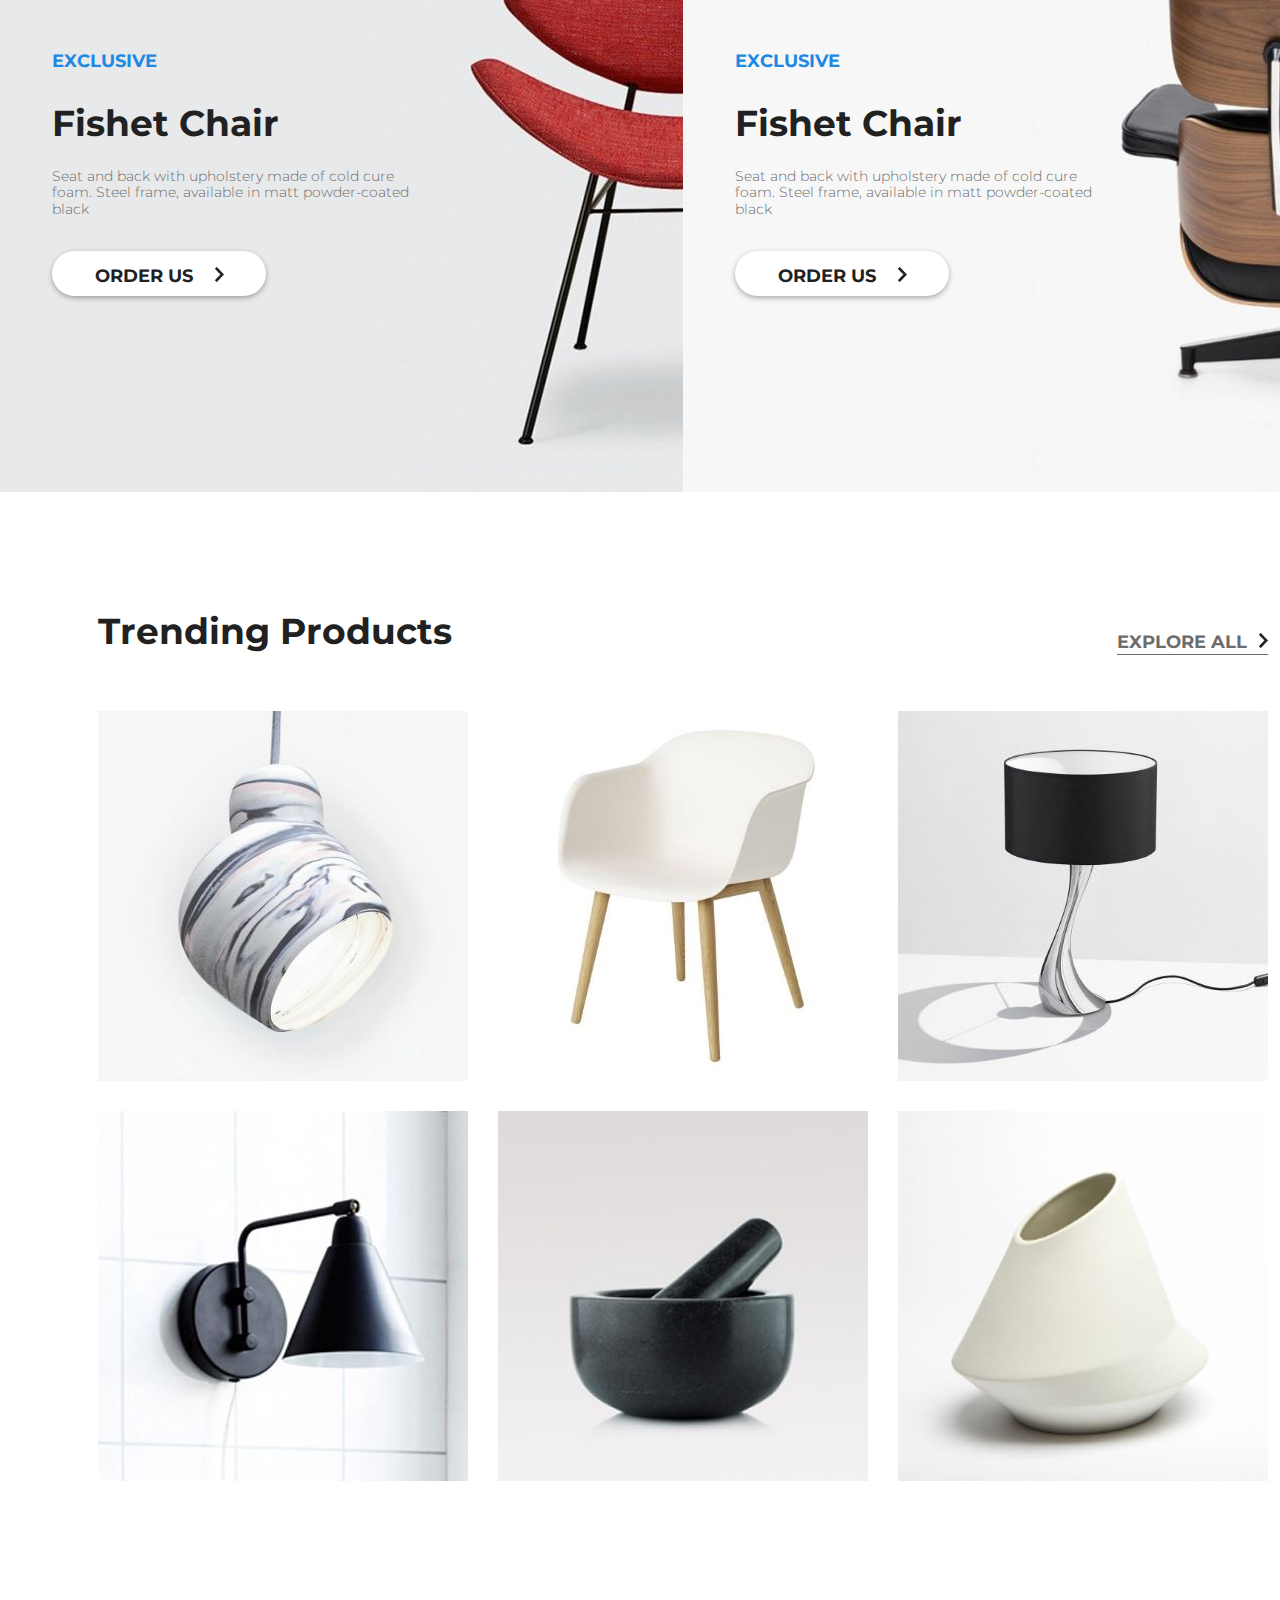
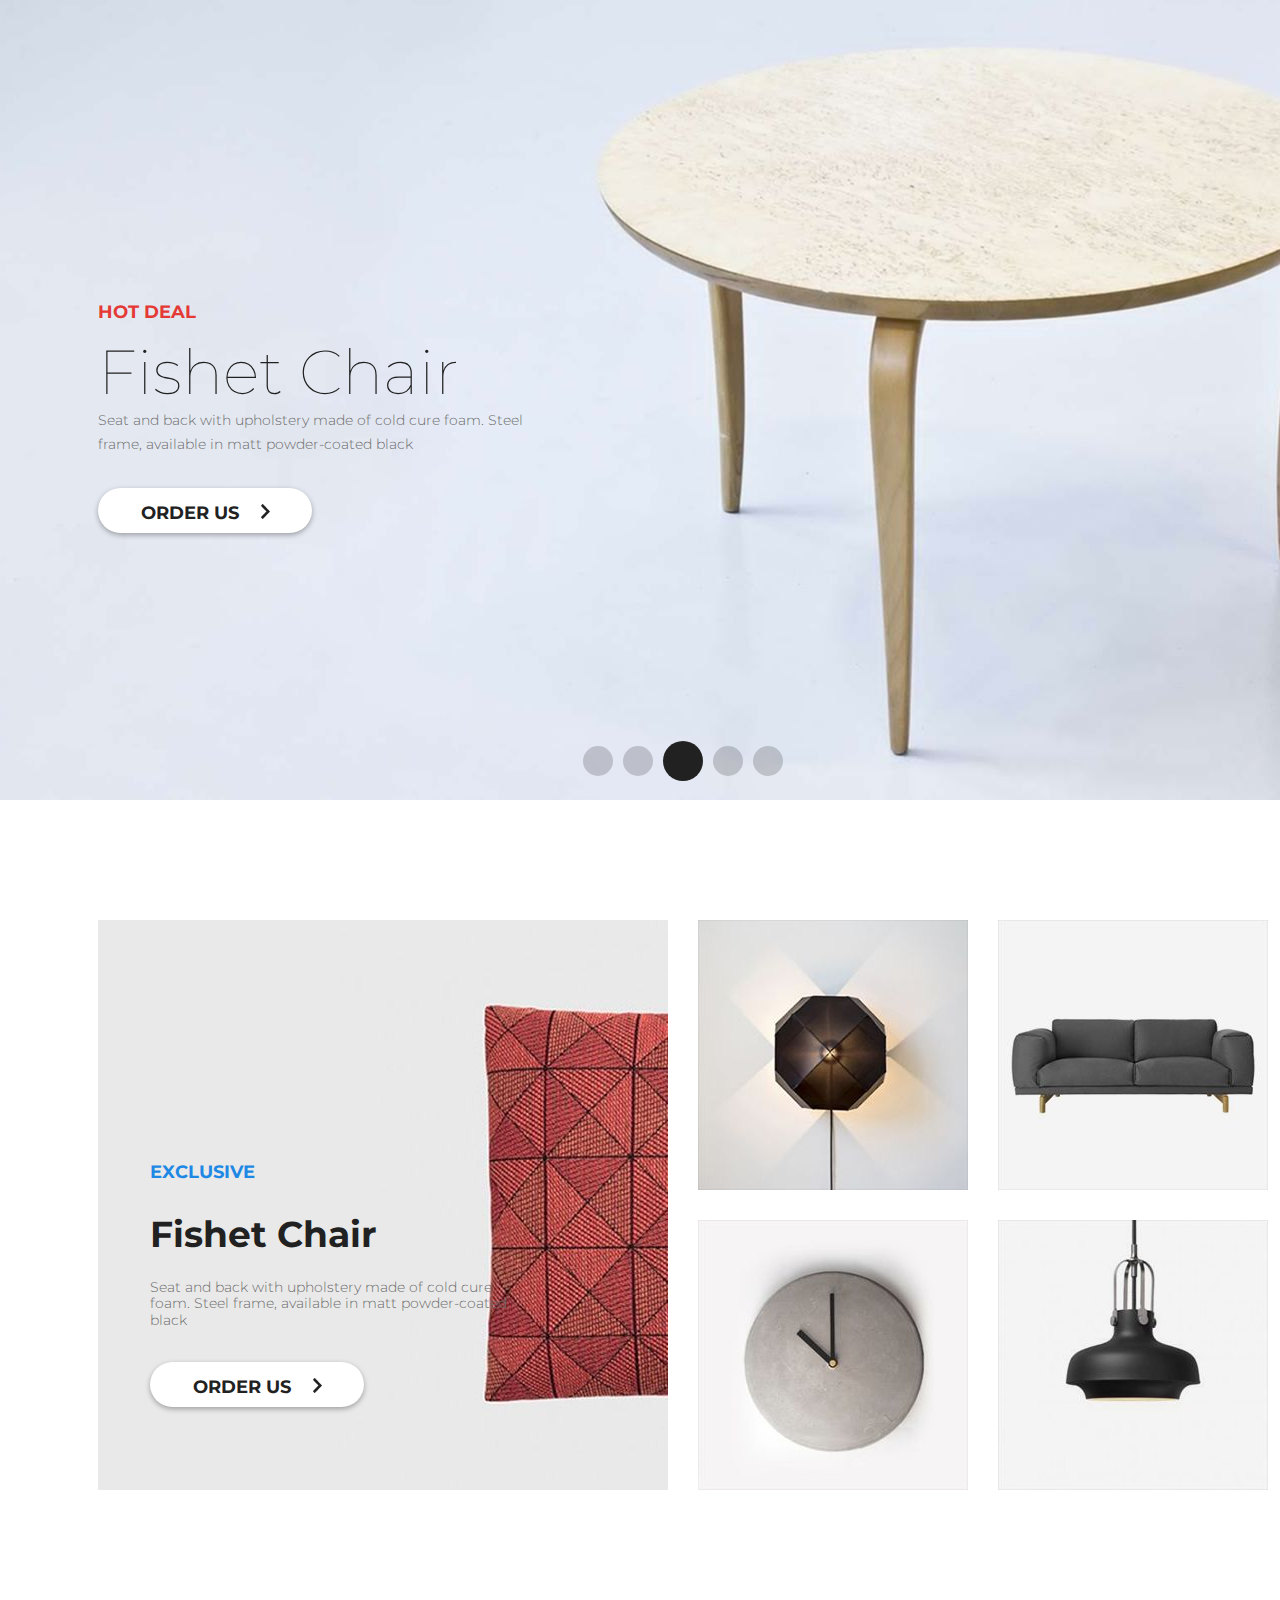
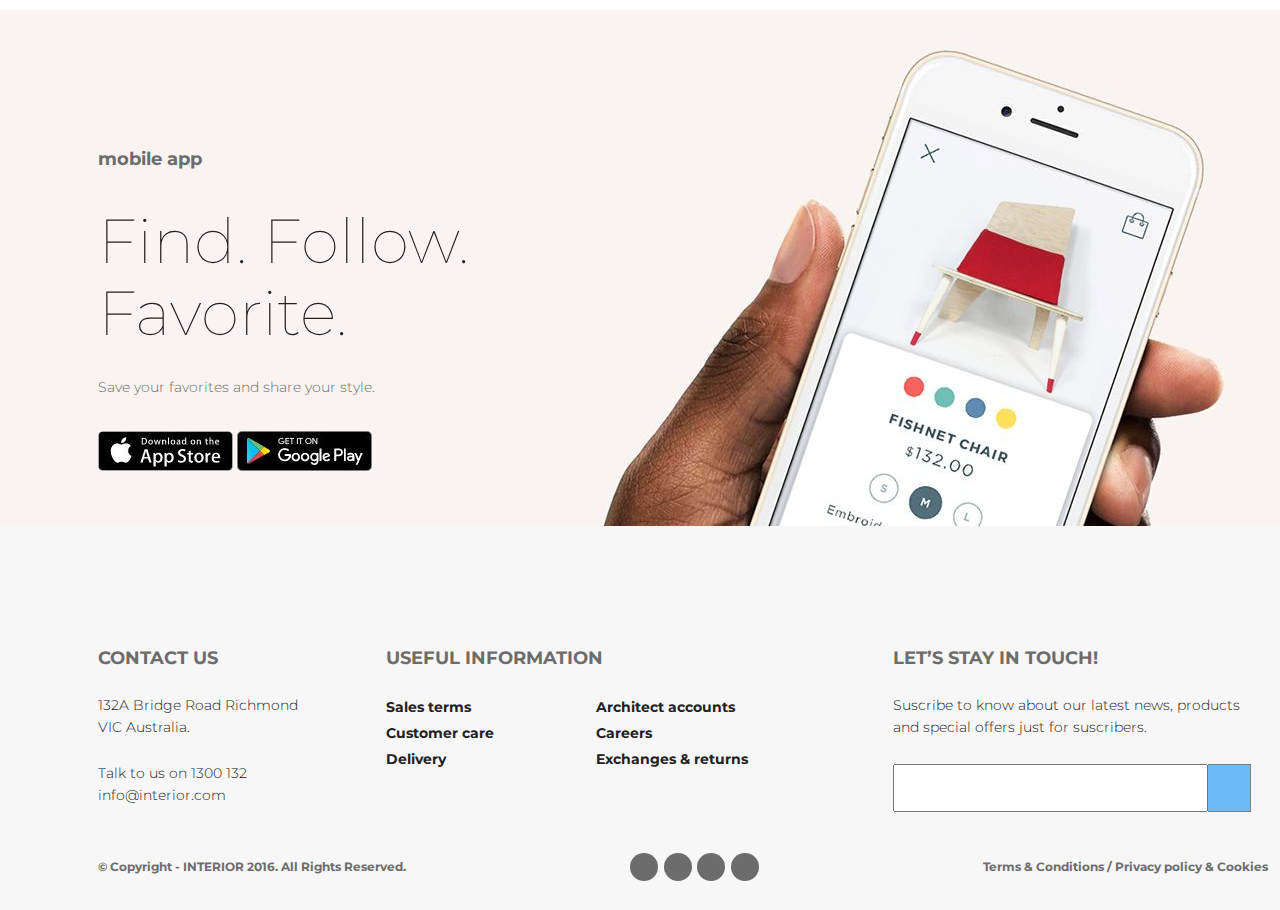
==== commit 1523fc87: "home-page" ====
--- a/index.html
+++ b/index.html
@@ -4,8 +4,10 @@
 <head>
     <meta charset="UTF-8">
     <title>ТвойБорд</title>
-    <link rel="stylesheet" href="style.css">
+    <link rel="stylesheet" href="style/style.css">
+    <link rel="stylesheet" href="style/normalize.css">
     <link href="https://fonts.googleapis.com/css?family=Montserrat:100,300,400,700" rel="stylesheet">
+    <link rel="stylesheet" href="https://use.fontawesome.com/releases/v5.2.0/css/all.css" integrity="sha384-hWVjflwFxL6sNzntih27bfxkr27PmbbK/iSvJ+a4+0owXq79v+lsFkW54bOGbiDQ" crossorigin="anonymous">
 </head>
 
 <body>
@@ -234,15 +236,28 @@
             <div class="subs">
                 <h3>Let’s Stay in Touch!</h3>
                 <p>Suscribe to know about our latest news, products and special offers just for suscribers.</p>
-                <input type="email">
+<!--                <div class="email">-->
+                    <form  class="email" action="">
+                        <input type="email">
+                        <button type="submit"><i class="fab fa-telegram-plane"></i></button>
+                    </form>
+<!--                </div>-->
             </div>
             <div class="copyrights">
                 <h4>© Copyright - INTERIOR 2016. All Rights Reserved.</h4>
                 <div class="social-links">
-                    <a href="#"></a>
-                    <a href="#"></a>
-                    <a href="#"></a>
-                    <a href="#"></a>
+                    <a href="#" class="icon">
+                        <i class="fab fa-facebook-f"></i>
+                    </a>
+                    <a href="#" class="icon">
+                        <i class="fab fa-twitter"></i>
+                    </a>
+                    <a href="#" class="icon">
+                        <i class="fab fa-google-plus-g"></i>
+                    </a>
+                    <a href="#" class="icon">
+                        <i class="fab fa-pinterest-p"></i>
+                    </a>
                 </div>
                 <h4>Terms &amp; Conditions / Privacy policy &amp; Cookies</h4>
             </div>
--- a/style/style.css
+++ b/style/style.css
@@ -0,0 +1,677 @@
+* {
+    margin: 0;
+    padding: 0;
+
+}
+
+body {
+    font-family: 'Montserrat', sans-serif;
+    background-color: white;
+}
+
+a {
+    text-decoration: none;
+}
+
+.container {
+    width: 1366px;
+    margin: 0 auto;
+}
+
+.slider {
+    position: relative;
+    height: 800px;
+    background-image: url(../img/slider.jpg)
+}
+
+.padding-site {
+    padding-left: 98px;
+    padding-right: 98px;
+}
+
+.header {
+    display: flex;
+    justify-content: space-between
+}
+
+.logo {
+    margin-top: 63px;
+}
+
+.menu {
+    display: flex;
+    margin-top: 57px;
+    position: absolute;
+    left: 530px;
+
+}
+
+.menu li {
+    list-style-type: none;
+}
+
+.menu a {
+    color: #8c8c8c;
+    font-size: 14px;
+    font-weight: 300;
+    display: block;
+    padding: 10px 13px;
+    transition: all 0.2s;
+}
+
+.menu a:hover {
+    color: #8c8c8c;
+    border-bottom: 3px solid #8c8c8c;
+
+}
+
+.menu .active-link {
+    color: #212121 !important;
+    font-weight: 700;
+    border-bottom: 3px solid black !important;
+}
+
+.menu .search-bar {
+    background-image: url('../img/search.svg');
+    width: 25px;
+    height: 38px;
+    border: 2px solid transparent;
+    background-color: #f0f0f0;
+    background-position: 5px 6px;
+    background-repeat: no-repeat;
+    transition: 0.5s;
+    padding-left: 35px;
+    outline: none;
+}
+
+.menu .search-bar:hover,
+.search-bar:focus {
+    width: 100%;
+    border: 2px solid #ccc;
+    border-radius: 4px;
+}
+
+.slider-text {
+    margin-top: 288px;
+    position: absolute;
+}
+
+.slider-text h3 {
+    color: #43a047;
+    font-size: 18px;
+    font-weight: 700;
+    line-height: 48px;
+    text-align: left;
+}
+
+.slider-text h2 {
+    color: #212121;
+    font-size: 62px;
+    font-weight: 100;
+    line-height: 72px;
+    text-align: left;
+}
+
+.slider-text p {
+    width: 458px;
+    font-family: Montserrat;
+    color: #6c6c6c;
+    font-size: 14px;
+    font-weight: 300;
+    line-height: 24px;
+    text-align: left;
+    margin-bottom: 32px;
+}
+
+.order-link {
+    font-family: Montserrat;
+    color: #212121;
+    font-size: 18px;
+    font-weight: 700;
+    text-align: center;
+    background-color: #ffffff;
+    box-shadow: 0px 2px 4.85px 0.15px rgba(33, 33, 33, 0.35);
+    width: 181px;
+    height: 45px;
+    line-height: 45px;
+    display: block;
+    border-radius: 22.5px;
+    transition: 0.5s;
+    padding-left: 16.5px;
+    padding-right: 16.5px;
+}
+.order-link:active{
+    position: relative;
+    box-shadow: 0px 0px 4.85px 0.15px rgba(33, 33, 33, 0.35);
+    top: 2px;
+    
+    
+}
+
+.order-link img {
+    width: 9px;
+    padding-left: 22px;
+    padding-top: 16px;
+}
+
+.order-link:hover {
+    background-color: #85aeb8;
+    color: aliceblue;
+
+}
+
+.paggination {
+    position: absolute;
+    display: flex;
+    justify-content: center;
+    width: 1170px;
+    bottom: 19px;
+    align-items: center;
+}
+
+.circle {
+    display: block;
+    background-color: rgba(33, 33, 33, 0.2);
+    width: 30px;
+    height: 30px;
+    border-radius: 50%;
+    margin-left: 5px;
+    margin-right: 5px;
+    transition: 0.5s;
+}
+
+.circle:hover {
+    background-color: #212121;
+
+}
+
+.active-circle {
+    background-color: #212121;
+    width: 40px;
+    height: 40px;
+}
+
+
+.content {
+    height: 609px;
+    position: relative;
+}
+
+
+.sort {
+    display: flex;
+    position: absolute;
+    top: 99px;
+}
+
+.sort li {
+    list-style-type: none;
+}
+
+.sort a {
+    color: #6c6c6c;
+    font-size: 36px;
+    font-weight: 700;
+    text-align: left;
+    padding: 21px 15.5px;
+    border-bottom: 1px solid #6c6c6c;
+    display: block;
+    line-height: 25px;
+
+}
+
+.sort .active-sort {
+    color: #212121 !important;
+    font-size: 36px;
+    font-weight: 700;
+    border-bottom: 3px solid #212121 !important;
+    text-align: left;
+}
+
+.sort a:hover {
+    border-bottom: 3px solid #6c6c6c;
+    transition: all 0.2s;
+}
+
+.explore {
+    display: block;
+    color: #6c6c6c;
+    font-size: 18px;
+    font-weight: 700;
+    line-height: 24px;
+    text-align: center;
+    text-transform: uppercase;
+    position: absolute;
+    top: 138px;
+    right: 98px;
+    transition: all 0.5s;
+    border-bottom: 1px solid #6c6c6c;
+}
+.explore:hover {
+    border-bottom: 2px solid #212121;
+    color: #212121;
+    
+}
+.explore img {
+    width: 9px;
+    padding-left: 12px;
+}
+
+.shop-case {
+    display: flex;
+    justify-content: space-between;
+    flex-wrap: wrap;
+}
+
+.shop-case img {
+    transition: all 0.5s;
+    opacity: 1;
+    backface-visibility: hidden;
+}
+
+.item {
+    width: 270px;
+    height: 270px;
+    top: 219px;
+    transition: all 0.5s;
+    display: flex;
+    position: relative;
+    margin-bottom: 30px;
+}
+
+.item:hover {
+    box-shadow: 0 4px 8px 0 rgba(0, 0, 0, 0.2), 0 6px 20px 0 rgba(0, 0, 0, 0.19);
+}
+
+.item:hover .product-image {
+    opacity: 0.3;
+}
+
+.item:hover .middle {
+    opacity: 1;
+}
+
+
+.middle {
+    transition: all 0.5s;
+    opacity: 0;
+    text-align: center;
+    display: flex;
+    position: absolute;
+    width: 100%;
+    height: 100%;
+    display: flex;
+    transition: all 0.5s;
+}
+
+.middle img {
+    width: 12px;
+    height: 20px;
+    padding: 14px 18px;
+
+}
+
+
+
+.middle h3 {
+    color: #212121;
+    font-size: 21.91px;
+    font-weight: 700;
+    padding-left: 58px;
+    padding-right: 58px;
+    top: 129px;
+    display: block;
+    position: absolute;
+}
+
+.middle p {
+    color: #6c6c6c;
+    font-size: 13.94px;
+    font-weight: 300;
+    padding-left: 30px;
+    padding-right: 30px;
+    top: 169px;
+    display: block;
+    position: absolute;
+}
+
+.small-order-link {
+    width: 48px;
+    height: 48px;
+    line-height: 48px;
+    margin-left: 111px;
+    margin-top: 62px;
+    padding: 0;
+    opacity: 1;
+}
+
+.promo {
+    display: flex;
+    height: 683px;
+}
+
+.promo1 {
+    background-image: url(../img/promo/promo-1.jpg);
+}
+
+.promo2 {
+    background-image: url(../img/promo/promo-2.jpg);
+}
+
+.promo-product {
+    padding-left: 52px;
+    padding-right: 52px;
+    width: 683px;
+    padding-top: 228px;
+
+}
+
+.promo-product h3 {
+    padding-bottom: 18px;
+    color: #1e88e5;
+    color: #1e88e5;
+    font-size: 18px;
+    font-weight: 700;
+    line-height: 48px;
+    text-transform: uppercase;
+    text-align: left;
+}
+
+.promo-product h2 {
+    padding-bottom: 24px;
+    color: #212121;
+    font-size: 36px;
+    font-weight: 700;
+    text-align: left;
+}
+
+.promo-product p {
+    padding-bottom: 34px;
+    color: #6c6c6c;
+    font-size: 13.99px;
+    font-weight: 300;
+    text-align: left;
+    width: 374px;
+}
+
+.trends {
+    height: 1108px;
+    position: relative;
+
+
+}
+
+.trends .small-order-link {
+    margin-left: 161px;
+    margin-top: 85px;
+}
+
+.trends h2 {
+    color: #212121;
+    font-size: 36px;
+    font-weight: 700;
+    text-align: left;
+    height: 35px;
+    position: absolute;
+    top: 119px;
+    padding-bottom: 64px;
+}
+
+.trends .item {
+    width: 370px;
+    height: 370px;
+}
+
+
+.trends .item h2 {
+    top: 170px;
+    padding-left: 71px;
+    padding-right: 71px;
+}
+
+.trends .item p {
+    top: 250px;
+}
+
+
+.slider2 {
+    background-image: url(../img/slider-2.jpg)
+}
+
+.slider2 h3 {
+    font-family: Montserrat;
+    color: #e53935;
+    font-size: 18px;
+    font-weight: 700;
+    line-height: 48px;
+    text-align: left;
+}
+
+.exclusive {
+    height: 810px;
+    position: relative;
+    display: flex;
+}
+
+
+.exclusive .promo-product {
+    background-image: url(../img/promo/promo-3.jpg);
+    background-repeat: no-repeat;
+    width: 570px;
+    height: 570px;
+    position: absolute;
+    top: 120px;
+}
+
+.exclusive .shop-case {
+    width: 570px;
+    height: 570px;
+    position: relative;
+    top: 120px;
+    left: 600px;
+
+
+}
+
+.exclusive .item {
+    display: flex;
+    top: 0;
+}
+
+
+.app {
+    height: 516px;
+    position: relative;
+    background-image: url(../img/back.jpg)
+}
+
+.app .slider-text {
+    margin-top: 125px;
+}
+
+.app h3 {
+    color: #6c6c6c;
+    font-size: 18px;
+    font-weight: 700;
+    text-align: left;
+    margin-bottom: 22px;
+}
+
+.app h2 {
+    width: 407px;
+    margin-bottom: 26px;
+}
+
+.app p {
+    font-size: 14px;
+}
+
+.app a:hover img {
+    box-shadow: 0 4px 8px 0 rgba(0, 0, 0, 0.2), 0 6px 20px 0 rgba(0, 0, 0, 0.19);
+}
+
+.footer {
+    height: 264px;
+    position: relative;
+    background-color: #f7f7f7;
+    display: flex;
+    padding-top: 120px;
+}
+
+.footer h3 {
+    padding-bottom: 24px;
+    color: #6c6c6c;
+    font-size: 18px;
+    font-weight: 700;
+    line-height: 24px;
+    text-align: left;
+    text-transform: uppercase;
+}
+
+.footer p {
+    color: #212121;
+    font-size: 14px;
+    font-weight: 300;
+    line-height: 22px;
+    text-align: left;
+}
+
+.contact {
+    width: 221px;
+    margin-right: 67px;
+}
+
+.contact p {
+    padding-bottom: 24px;
+
+}
+
+.useful-info {
+    width: 420px;
+    margin-right: 87px;
+
+}
+
+.useful-info a {
+    color: #212121;
+    font-size: 14px;
+    font-weight: 700;
+    line-height: 26px;
+    text-align: left;
+}
+.useful-info a:hover{
+    text-decoration: underline;
+}
+
+.useful-info .block {
+    display: flex;
+
+}
+
+.block-1 a {
+    margin-right: 78px;
+    display: block;
+    width: 132px;
+}
+
+.block-2 a {
+    display: block;
+    width: 187px;
+
+}
+
+.subs {
+    width: 358px;
+/*    display: flex;*/
+}
+
+.subs p {
+    margin-bottom: 26px;
+}
+.email{
+    display: flex;
+}
+.email input {
+    width: 332px;
+    height: 14px;
+    padding: 15px 19px;
+
+    color: #6c6c6c;
+    font-size: 18px;
+    font-weight: 300;
+    text-align: left;
+
+}
+
+.email button {
+    float: left;
+    padding: 10px;
+    background: #6fbaf7;
+    color: white;
+    font-size: 25px;
+    border: 1px solid grey;
+    border-left: none;
+    cursor: pointer;
+    height: 48px;
+    width: 48px;
+}
+.email button:hover {
+    background: #2196F3;
+    color: white;
+}
+
+.email button:active {
+    background: #0068bb;
+    color: white;
+}
+
+
+.copyrights {
+    position: absolute;
+    bottom: 29px;
+    display: flex;
+    justify-content: space-between;
+    width: 1170px;
+    align-items: center;
+
+}
+
+.copyrights h4 {
+
+    color: #6c6c6c;
+    font-size: 12px;
+    font-weight: 700;
+    line-height: 26px;
+    text-align: right;
+    display: block;
+}
+
+.copyrights .social-links {
+    width: 129px;
+    height: 28px;
+    display: flex;
+    justify-content: space-between;
+
+}
+
+.copyrights a {
+
+    width: 28px;
+    height: 28px;
+}
+.icon{
+    display: block;
+    width: 28px;
+    height: 28px;
+    background-color: #6c6c6c;
+    border-radius: 50%;
+    text-align: center;
+    line-height: 28px;
+    color: #fff;
+    font-size: 16px;
+}
+
+.icon:hover {
+    background-color: #eaeaea;
+    color:  #6c6c6c;;
+} 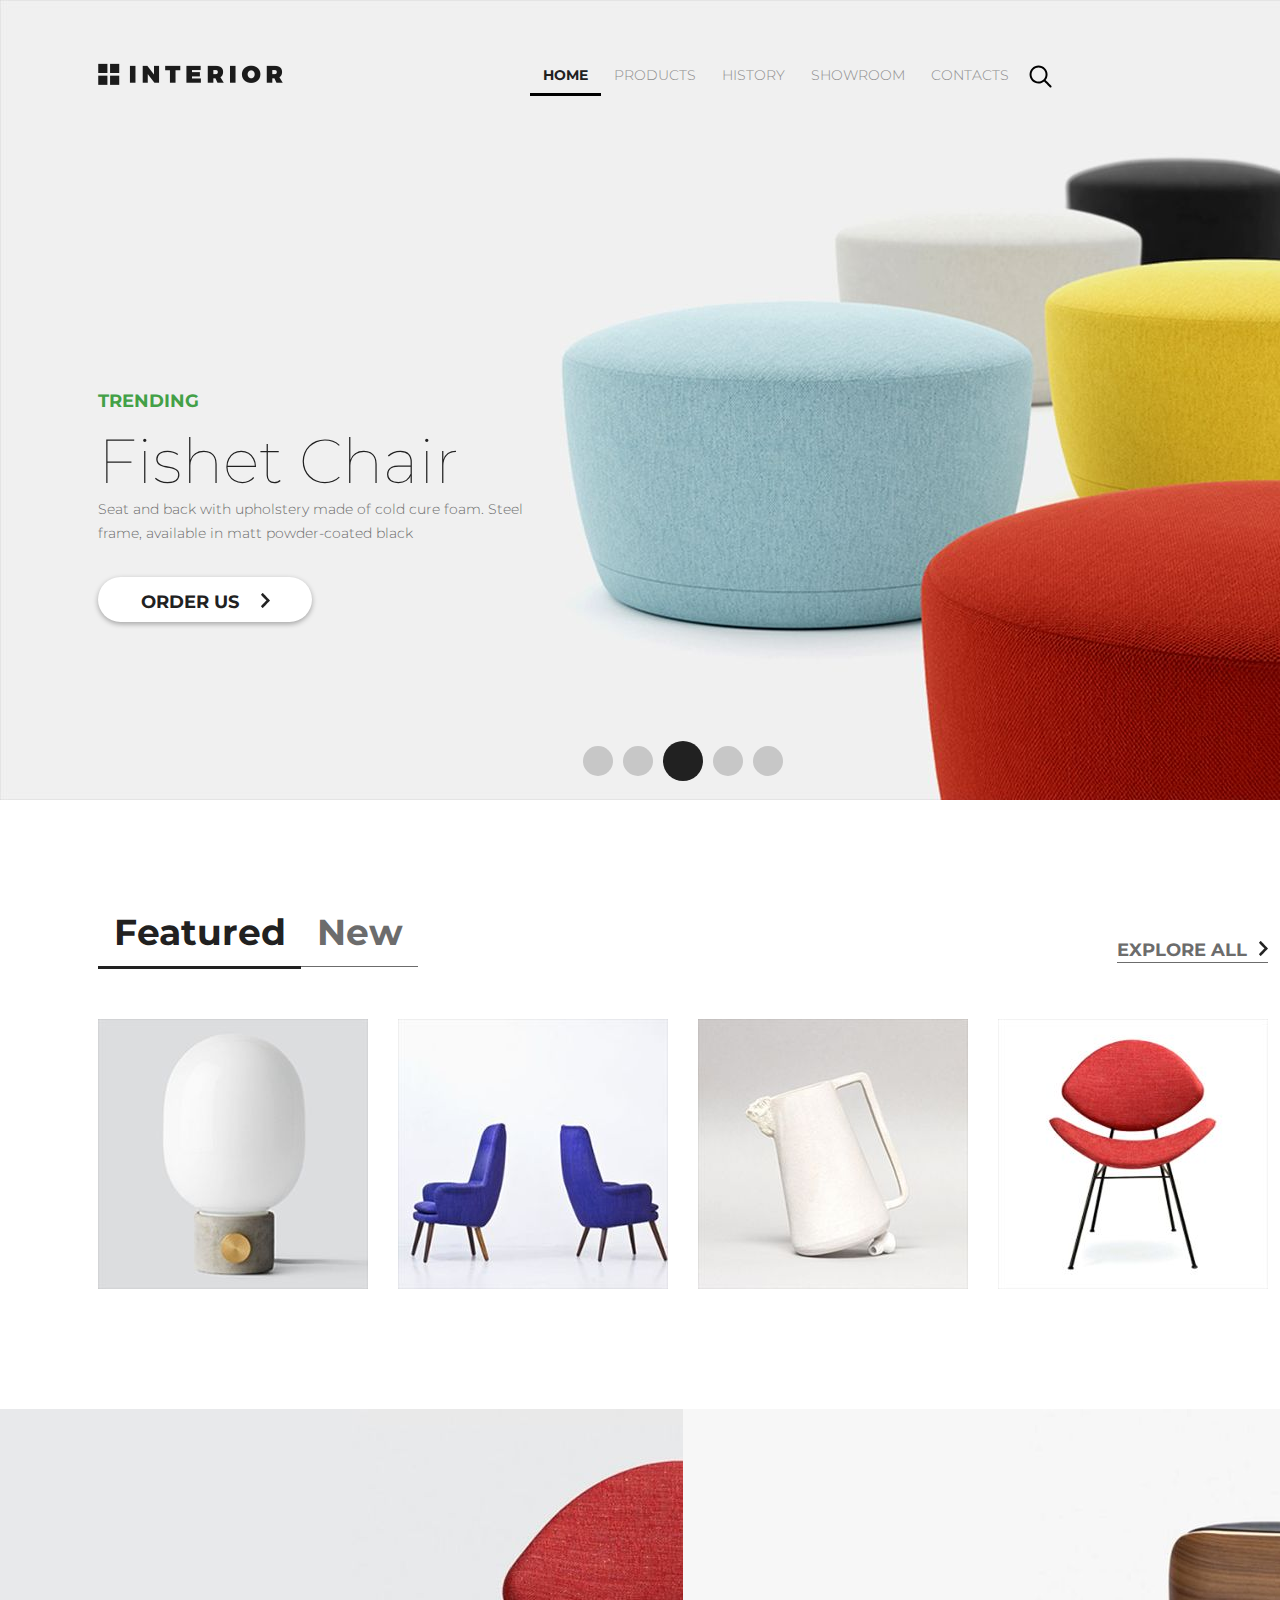
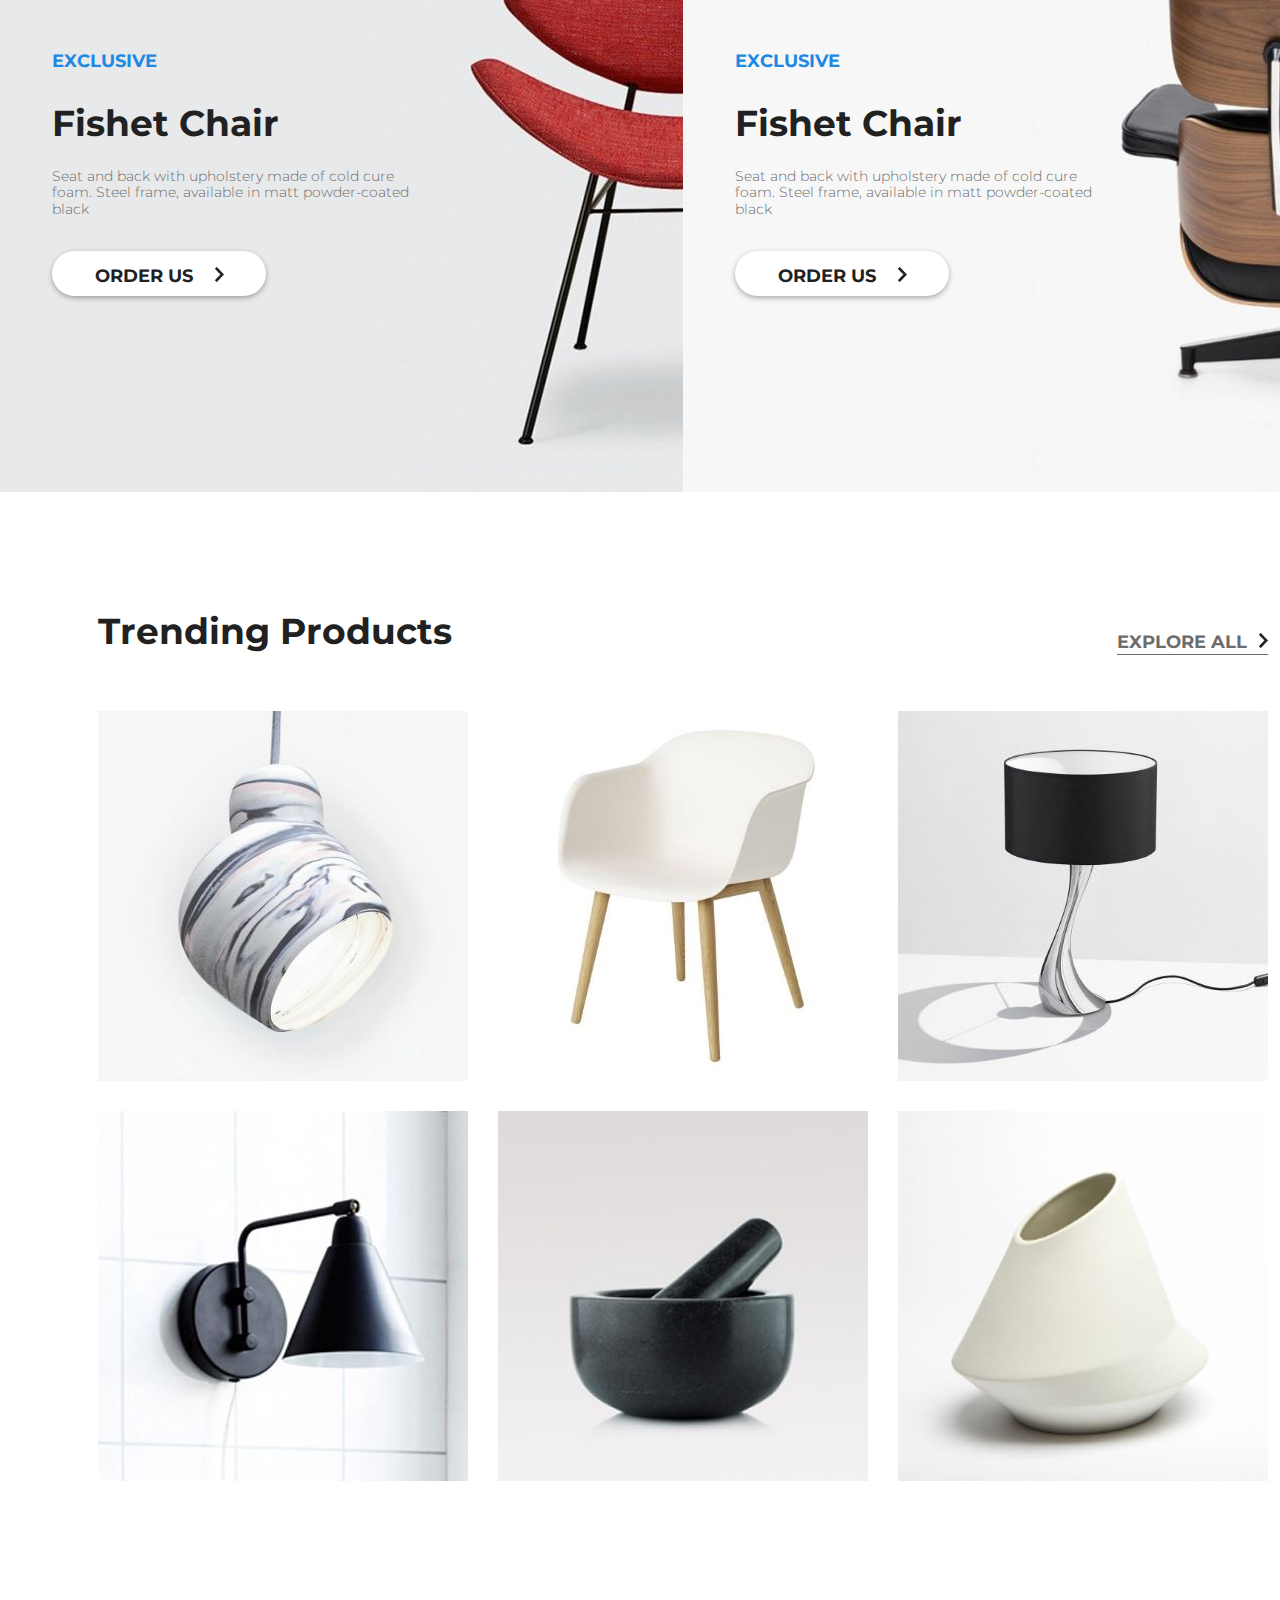
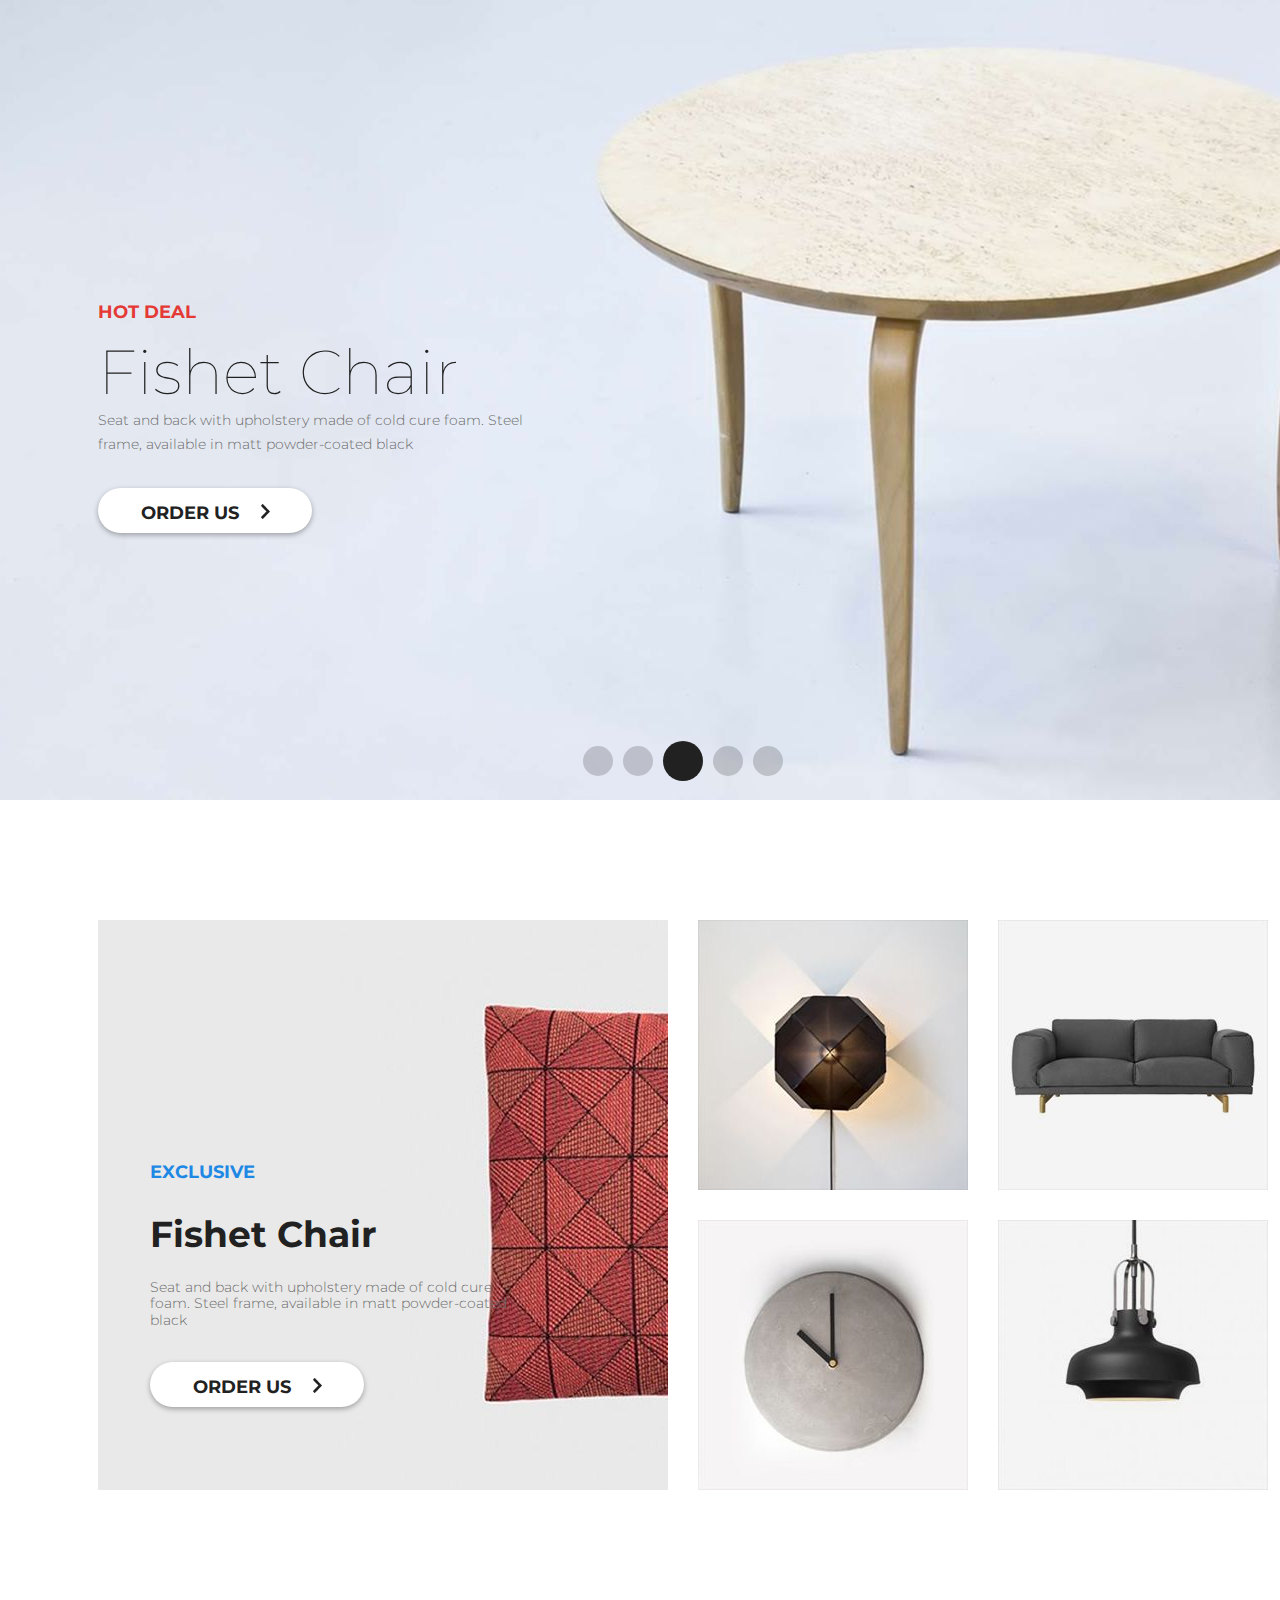
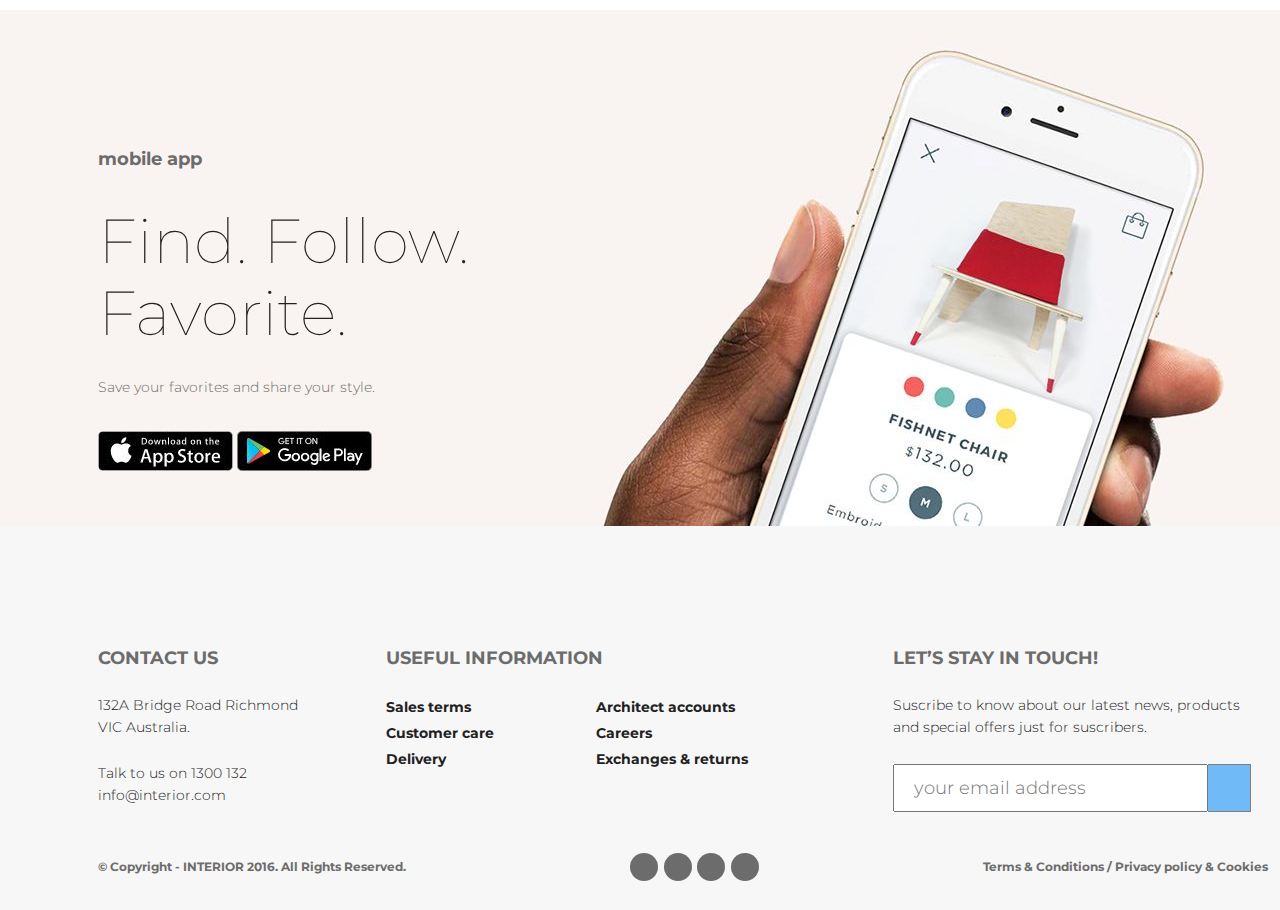
==== commit ef47cbc4: "fix email" ====
--- a/index.html
+++ b/index.html
@@ -236,12 +236,10 @@
             <div class="subs">
                 <h3>Let’s Stay in Touch!</h3>
                 <p>Suscribe to know about our latest news, products and special offers just for suscribers.</p>
-<!--                <div class="email">-->
                     <form  class="email" action="">
-                        <input type="email">
+                        <input type="email" placeholder="your email address">
                         <button type="submit"><i class="fab fa-telegram-plane"></i></button>
                     </form>
-<!--                </div>-->
             </div>
             <div class="copyrights">
                 <h4>© Copyright - INTERIOR 2016. All Rights Reserved.</h4>
--- a/style/style.css
+++ b/style/style.css
@@ -31,7 +31,7 @@
 
 .header {
     display: flex;
-    justify-content: space-between
+    justify-content: space-between;
 }
 
 .logo {
@@ -222,7 +222,6 @@
 
 .sort .active-sort {
     color: #212121 !important;
-    font-size: 36px;
     font-weight: 700;
     border-bottom: 3px solid #212121 !important;
     text-align: left;
@@ -315,7 +314,7 @@
 
 .middle h3 {
     color: #212121;
-    font-size: 21.91px;
+    font-size: 22px;
     font-weight: 700;
     padding-left: 58px;
     padding-right: 58px;
@@ -674,4 +673,53 @@
 .icon:hover {
     background-color: #eaeaea;
     color:  #6c6c6c;;
-} +} 
+.product-header {
+    position: relative;
+    height: 360px;
+    background-color: #f0f0f0;
+    
+}
+.product-header .slider-text{
+    bottom: 44px;
+}   
+.product .sort{
+    top:86px;
+    width: 660px;
+    justify-content: space-between;
+}
+
+.product .sort a{
+    font-size: 18px;
+    padding: 9px 25px;
+    
+}
+.product .trends {
+    height: 1965px;
+    position: relative;
+
+
+}
+.product .trends .item h2 {
+    top: 170px;
+    padding-left: 58px;
+    padding-right: 58px;
+}
+
+.refresh {
+        display: block;
+    width: 42px;
+    color: #212121;
+    font-size: 42px;
+    text-align: center;
+    position: absolute;
+        bottom: 0px;
+    left: 50%;
+    transition: 0.5s;
+}
+.refresh:hover{
+    transform: rotate(90deg);
+}
+.product .promo{
+    margin-top: 140px;
+}
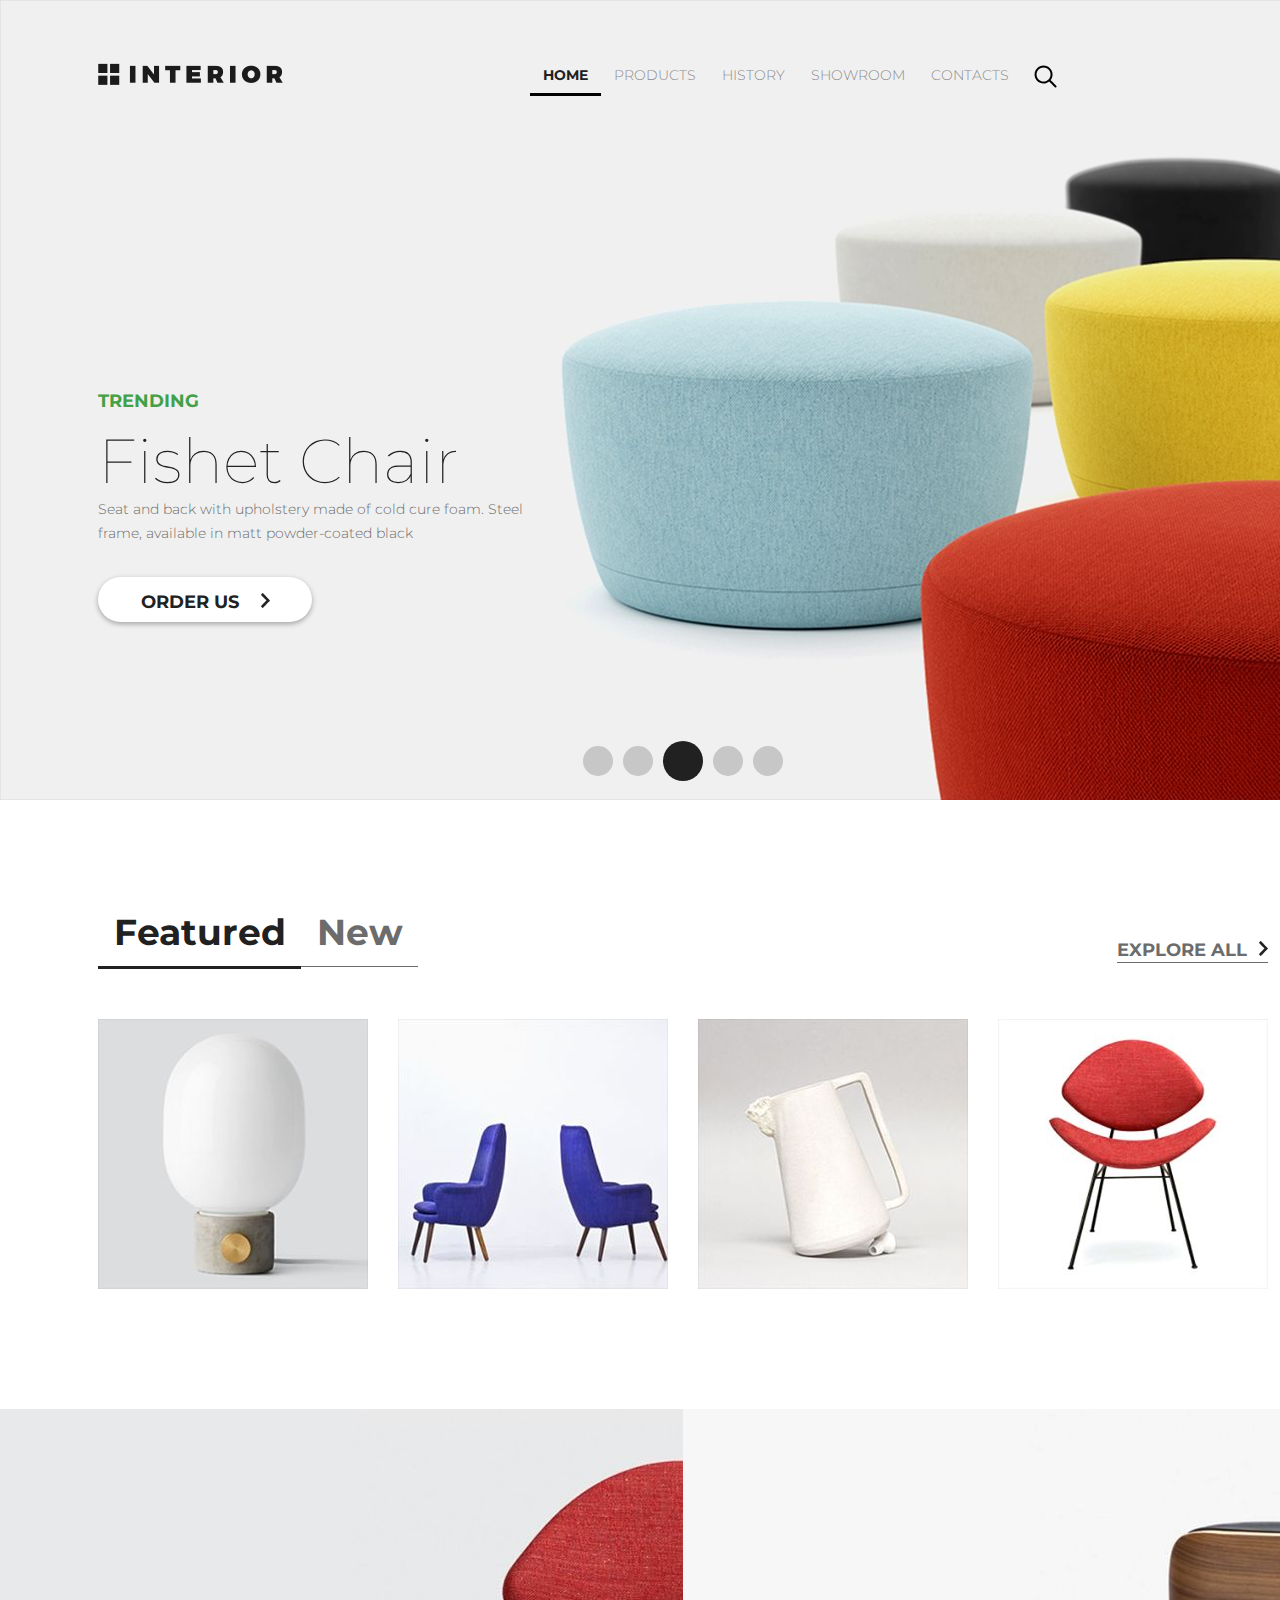
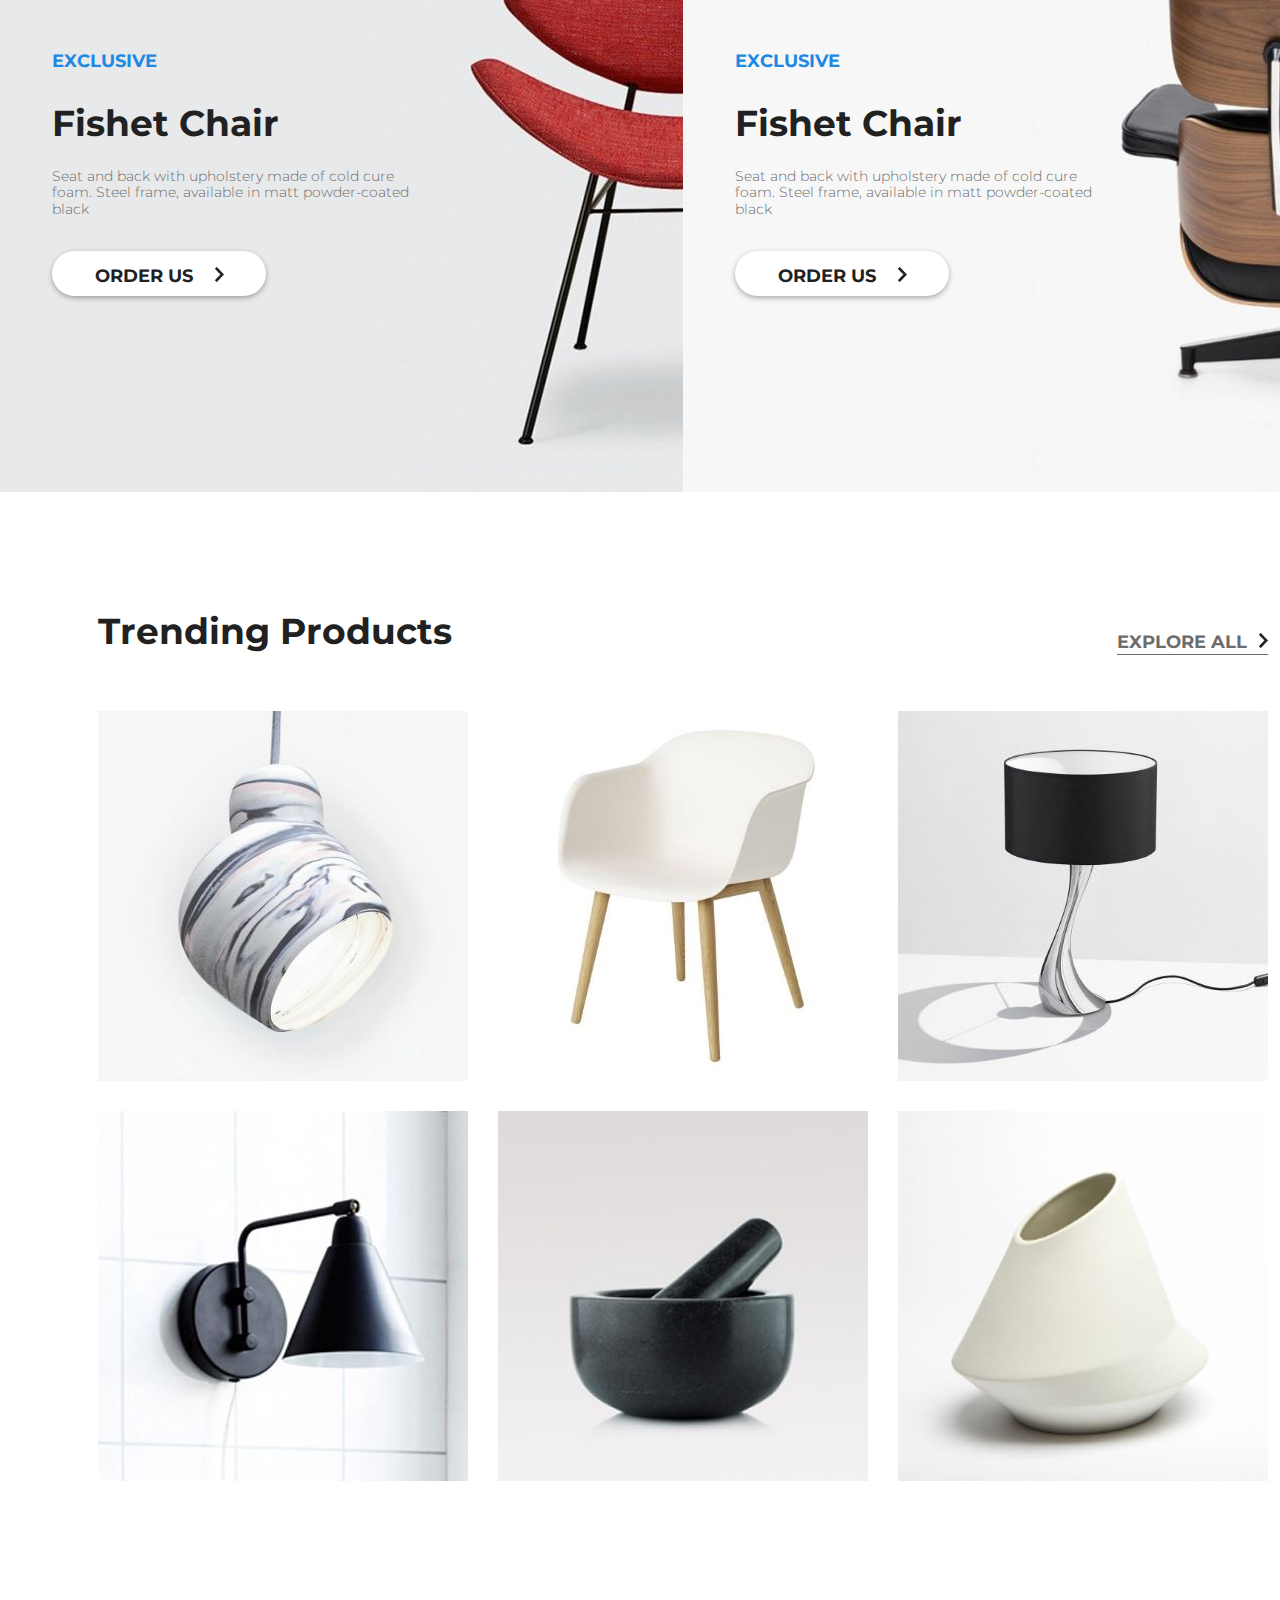
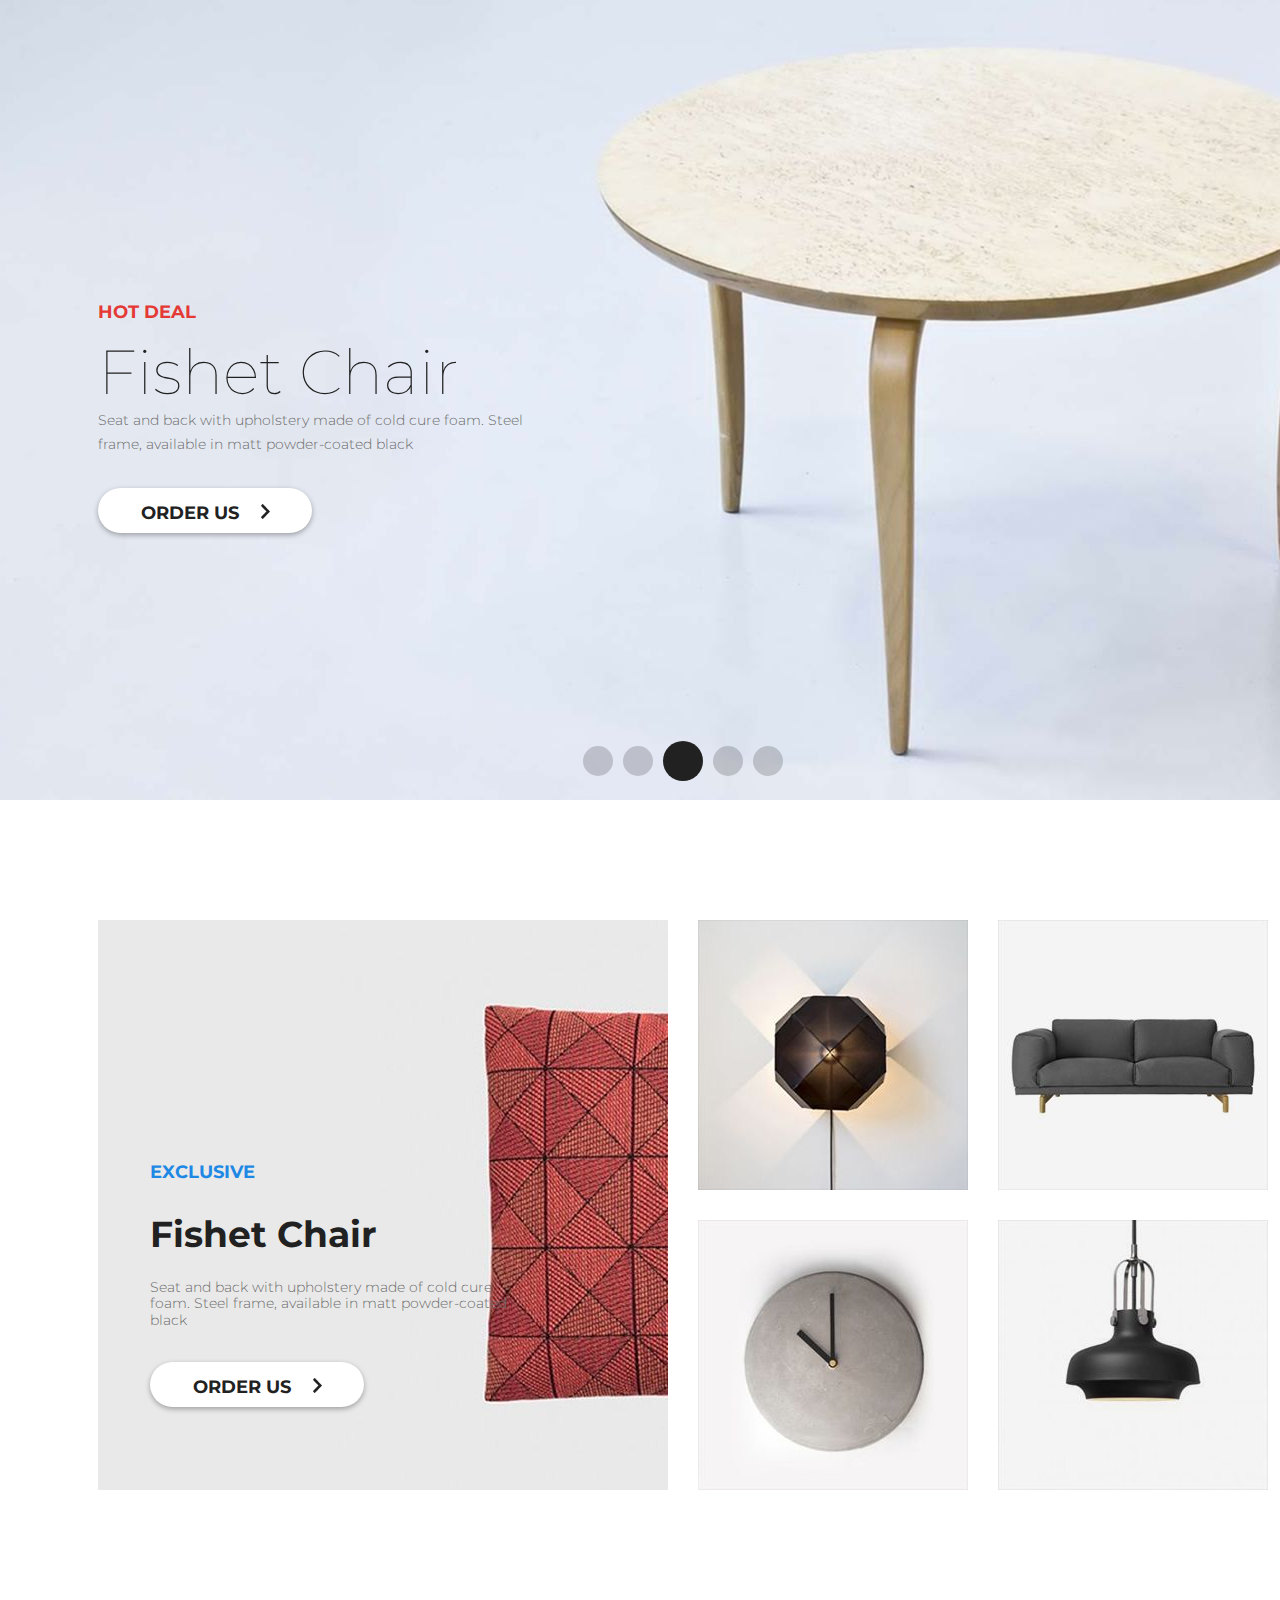
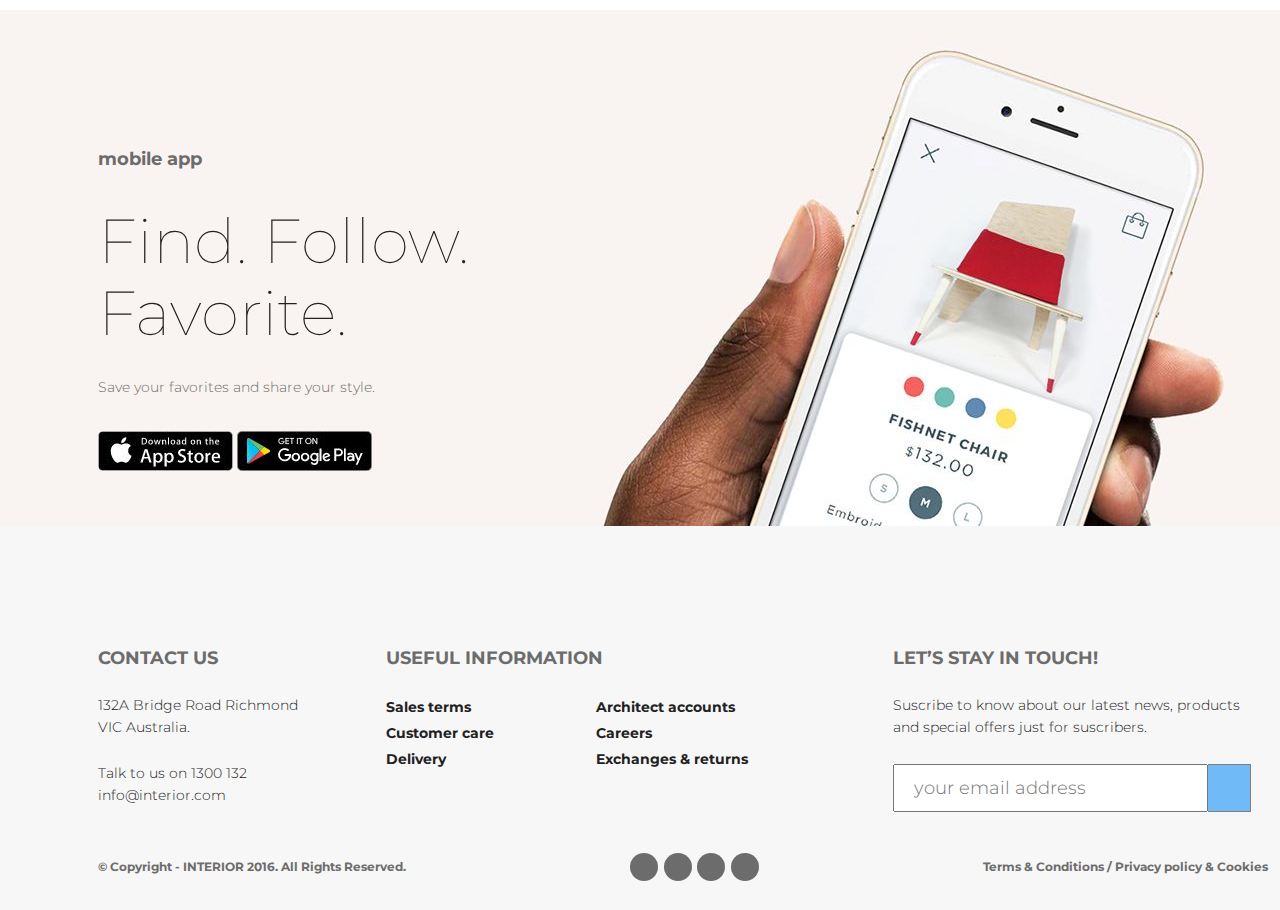
==== commit 235cd5f6: "menu and contacts" ====
--- a/index.html
+++ b/index.html
@@ -16,11 +16,11 @@
             <div class="header">
                 <a href="#" class="logo"><img src="img/logo.png" alt="logo"></a>
                 <ul class="menu">
-                    <li><a href="#" class="active-link">HOME</a></li>
-                    <li><a href="#">PRODUCTS</a></li>
+                    <li><a href="index.html" class="active-link">HOME</a></li>
+                    <li><a href="products.html">PRODUCTS</a></li>
                     <li><a href="#">HISTORY</a></li>
                     <li><a href="#">SHOWROOM</a></li>
-                    <li><a href="#">CONTACTS</a></li>
+                    <li><a href="contacts.html">CONTACTS</a></li>
                     <li><input class="search-bar" type="text" name="search"></li>
                 </ul>
             </div>
--- a/style/style.css
+++ b/style/style.css
@@ -49,6 +49,7 @@
 .menu li {
     list-style-type: none;
 }
+
 
 .menu a {
     color: #8c8c8c;
@@ -82,11 +83,12 @@
     transition: 0.5s;
     padding-left: 35px;
     outline: none;
+    margin-left: 5px;
 }
 
 .menu .search-bar:hover,
 .search-bar:focus {
-    width: 100%;
+    width: 200px;
     border: 2px solid #ccc;
     border-radius: 4px;
 }
@@ -140,12 +142,13 @@
     padding-left: 16.5px;
     padding-right: 16.5px;
 }
-.order-link:active{
+
+.order-link:active {
     position: relative;
     box-shadow: 0px 0px 4.85px 0.15px rgba(33, 33, 33, 0.35);
     top: 2px;
-    
-    
+
+
 }
 
 .order-link img {
@@ -246,11 +249,13 @@
     transition: all 0.5s;
     border-bottom: 1px solid #6c6c6c;
 }
+
 .explore:hover {
     border-bottom: 2px solid #212121;
     color: #212121;
-    
-}
+
+}
+
 .explore img {
     width: 9px;
     padding-left: 12px;
@@ -558,7 +563,8 @@
     line-height: 26px;
     text-align: left;
 }
-.useful-info a:hover{
+
+.useful-info a:hover {
     text-decoration: underline;
 }
 
@@ -581,15 +587,17 @@
 
 .subs {
     width: 358px;
-/*    display: flex;*/
+    /*    display: flex;*/
 }
 
 .subs p {
     margin-bottom: 26px;
 }
-.email{
-    display: flex;
-}
+
+.email {
+    display: flex;
+}
+
 .email input {
     width: 332px;
     height: 14px;
@@ -614,6 +622,7 @@
     height: 48px;
     width: 48px;
 }
+
 .email button:hover {
     background: #2196F3;
     color: white;
@@ -658,7 +667,8 @@
     width: 28px;
     height: 28px;
 }
-.icon{
+
+.icon {
     display: block;
     width: 28px;
     height: 28px;
@@ -672,34 +682,40 @@
 
 .icon:hover {
     background-color: #eaeaea;
-    color:  #6c6c6c;;
-} 
+    color: #6c6c6c;
+    ;
+}
+
 .product-header {
     position: relative;
     height: 360px;
     background-color: #f0f0f0;
-    
-}
-.product-header .slider-text{
+
+}
+
+.product-header .slider-text {
     bottom: 44px;
-}   
-.product .sort{
-    top:86px;
+}
+
+.product .sort {
+    top: 86px;
     width: 660px;
     justify-content: space-between;
 }
 
-.product .sort a{
+.product .sort a {
     font-size: 18px;
     padding: 9px 25px;
-    
-}
+
+}
+
 .product .trends {
     height: 1965px;
     position: relative;
 
 
 }
+
 .product .trends .item h2 {
     top: 170px;
     padding-left: 58px;
@@ -707,19 +723,95 @@
 }
 
 .refresh {
-        display: block;
+    display: block;
     width: 42px;
     color: #212121;
     font-size: 42px;
     text-align: center;
     position: absolute;
-        bottom: 0px;
+    bottom: 0px;
     left: 50%;
     transition: 0.5s;
 }
-.refresh:hover{
+
+.refresh:hover {
     transform: rotate(90deg);
 }
-.product .promo{
+
+.product .promo {
     margin-top: 140px;
 }
+
+.contacts-header {
+    position: relative;
+    height: 360px;
+    background-color: #f0f0f0;
+
+}
+
+.contacts-header .slider-text {
+    bottom: 56px;
+}
+
+.contacts-page .content {
+    height: 563px;
+
+}
+
+.contacts-page .shop-case {
+    flex-wrap: nowrap;
+}
+
+.contacts-page .item {
+    height: 320px;
+    width: 268px;
+    top: 71px;
+    display: block;
+    border: 1px solid #9c9c9c;
+    margin-bottom: 0px;
+    padding: 48px 50px 0px 50px;
+    text-align: center;
+
+}
+
+.contacts-page .item:hover {
+    box-shadow: none;
+}
+
+.map-icon {
+    width: 38px;
+    height: 48px;
+    color: #212121;
+    font-size: 48px;
+    font-weight: 400;
+    line-height: 30px;
+    text-transform: uppercase;
+    margin-bottom: 34px;
+}
+
+.contacts-page .item h2 {
+    text-transform: uppercase;
+    margin-bottom: 23px;
+    color: #212121;
+    font-size: 22px;
+    font-weight: 700;
+    line-height: 0px;
+}
+
+.text-info {
+    color: #6c6c6c;
+    font-family: Montserrat;
+    font-size: 14px;
+    font-weight: 700;
+    line-height: 20px;
+}
+
+.text-info .text {
+    color: #212121;
+    margin-bottom: 16px;
+}
+
+.text-info .adress {
+    font-weight: 300;
+    width: 280px;
+}
